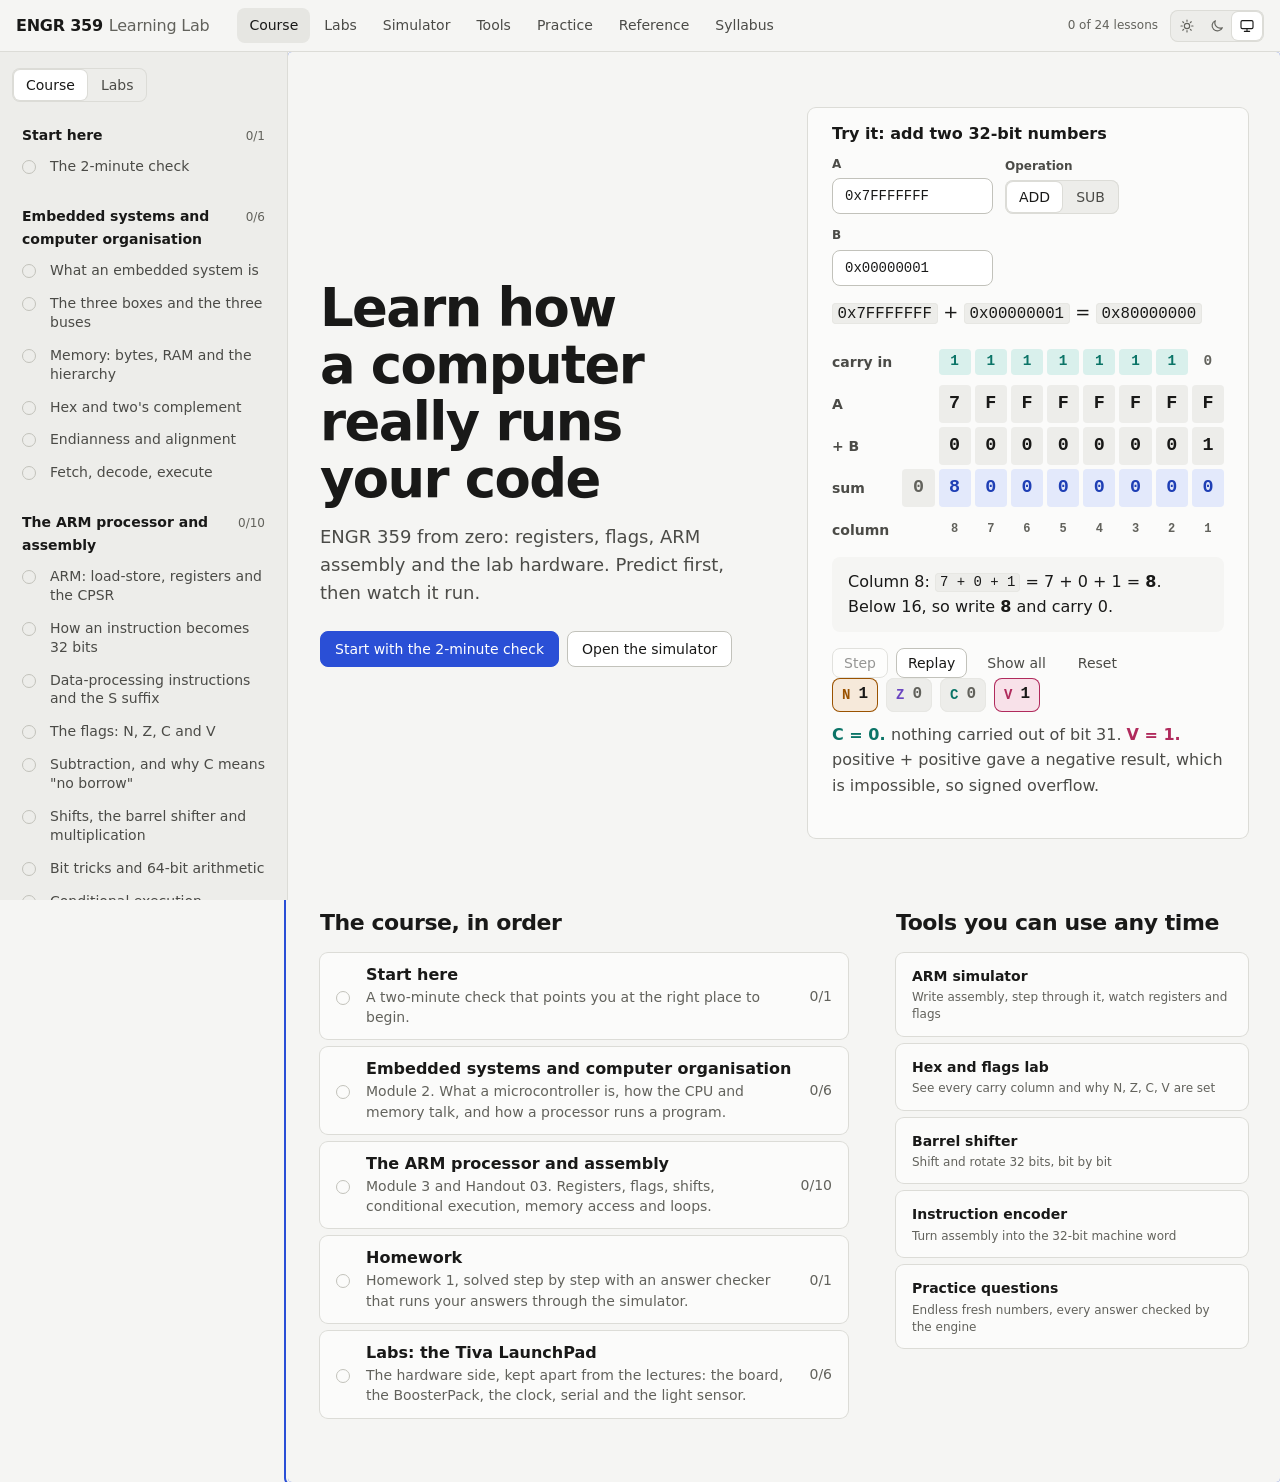
==== index.html @ 4e7d1641 "Add ENGR 359 Learning Lab Interactive, phone-first course site for ENGR 359 Microcomputer Engineerin" ====
<!doctype html>
<html lang="en">
<head>
<meta charset="utf-8">
<meta name="viewport" content="width=device-width, initial-scale=1, viewport-fit=cover">
<meta name="theme-color" content="#F5F5F3" media="(prefers-color-scheme: light)">
<meta name="theme-color" content="#101113" media="(prefers-color-scheme: dark)">
<meta name="apple-mobile-web-app-capable" content="yes">
<title>ENGR 359 Learning Lab</title>
<meta name="description" content="An interactive course for ENGR 359 Microcomputer Engineering: ARM assembly, flags, memory, simulators and practice, explained from zero.">
<link rel="manifest" href="manifest.webmanifest">
<link rel="icon" href="icon.svg" type="image/svg+xml">
<link rel="stylesheet" href="css/tokens.css">
<link rel="stylesheet" href="css/site.css">
<link rel="stylesheet" href="css/widgets.css">
</head>
<body>
<a class="skip" href="#main">Skip to content</a>
<header class="topbar">
  <button class="icon-btn nav-toggle" id="nav-toggle" type="button" aria-label="Open course map" aria-expanded="false" aria-controls="sidebar">
    <svg viewBox="0 0 24 24" aria-hidden="true"><path d="M4 7h16M4 12h16M4 17h16"/></svg>
  </button>
  <a class="brand" href="#/">ENGR 359<span>Learning Lab</span></a>
  <nav class="topnav" aria-label="Main">
    <a href="#/" data-top="course">Course</a>
    <a href="#/labs" data-top="labs">Labs</a>
    <a href="#/sim" data-top="sim">Simulator</a>
    <a href="#/tools" data-top="tools">Tools</a>
    <a href="#/practice" data-top="practice">Practice</a>
    <a href="#/reference" data-top="reference">Reference</a>
    <a href="#/syllabus" data-top="syllabus">Syllabus</a>
  </nav>
  <div class="topbar-tools">
    <span class="pill" id="progress-pill" aria-live="polite"></span>
    <div class="theme-switch" role="group" aria-label="Colour theme">
      <button type="button" data-theme-set="light" aria-label="Light theme" title="Light"><svg viewBox="0 0 24 24" aria-hidden="true"><circle cx="12" cy="12" r="4"/><path d="M12 3v2M12 19v2M3 12h2M19 12h2M5.6 5.6l1.4 1.4M17 17l1.4 1.4M5.6 18.4L7 17M17 7l1.4-1.4"/></svg></button>
      <button type="button" data-theme-set="dark" aria-label="Dark theme" title="Dark"><svg viewBox="0 0 24 24" aria-hidden="true"><path d="M20 14.5A8 8 0 0 1 9.5 4a8 8 0 1 0 10.5 10.5z"/></svg></button>
      <button type="button" data-theme-set="system" aria-label="Match my device" title="Match my device"><svg viewBox="0 0 24 24" aria-hidden="true"><rect x="3" y="4" width="18" height="12" rx="2"/><path d="M8 20h8M12 16v4"/></svg></button>
    </div>
  </div>
</header>
<div class="shell">
  <aside class="sidebar" id="sidebar" aria-label="Course navigation"></aside>
  <main class="main" id="main" tabindex="-1"></main>
</div>
<noscript><p style="padding:24px">This site needs JavaScript. It runs entirely in your browser and sends nothing anywhere.</p></noscript>

<!-- engine -->
<script defer src="js/engine/bits.js"></script>
<script defer src="js/engine/arm.js"></script>
<!-- core -->
<script defer src="js/core/ui.js"></script>
<script defer src="js/core/question.js"></script>
<script defer src="js/core/render.js"></script>
<script defer src="js/core/app.js"></script>
<!-- widgets -->
<script defer src="js/widgets/hexlab.js"></script>
<script defer src="js/widgets/shifter.js"></script>
<script defer src="js/widgets/conditions.js"></script>
<script defer src="js/widgets/memory.js"></script>
<script defer src="js/widgets/cpu.js"></script>
<script defer src="js/widgets/simulator.js"></script>
<script defer src="js/widgets/encoder.js"></script>
<script defer src="js/widgets/calc.js"></script>
<script defer src="js/widgets/hardware.js"></script>
<script defer src="js/widgets/diagrams.js"></script>
<!-- pages -->
<script defer src="js/pages/practice.js"></script>
<script defer src="js/pages/reference.js"></script>
<script defer src="js/pages/about.js"></script>
<!-- content: the manifest decides the order; each lesson file registers itself -->
<script defer src="content/manifest.js"></script>
<script defer src="content/start.js"></script>
<script defer src="content/m2-embedded.js"></script>
<script defer src="content/m2-computer.js"></script>
<script defer src="content/m2-memory.js"></script>
<script defer src="content/m2-numbers.js"></script>
<script defer src="content/m2-endian.js"></script>
<script defer src="content/m2-cycle.js"></script>
<script defer src="content/m3-arm.js"></script>
<script defer src="content/m3-encoding.js"></script>
<script defer src="content/m3-dataproc.js"></script>
<script defer src="content/m3-flags.js"></script>
<script defer src="content/m3-sub.js"></script>
<script defer src="content/m3-shifts.js"></script>
<script defer src="content/m3-bits.js"></script>
<script defer src="content/m3-cond.js"></script>
<script defer src="content/m3-memaccess.js"></script>
<script defer src="content/m3-flow.js"></script>
<script defer src="content/hw1.js"></script>
<script defer src="content/lab-board.js"></script>
<script defer src="content/lab2.js"></script>
<script>if ("serviceWorker" in navigator && location.protocol.indexOf("http") === 0) addEventListener("load", function () { navigator.serviceWorker.register("sw.js").catch(function () {}); });</script>
</body>
</html>
---- css/tokens.css ----
/* ENGR 359 Learning Lab: design tokens.

   Principles
   - Hierarchy comes from tone, type and spacing. Not from shadows, gradients or decoration.
   - Light and dark are tuned independently, not inverted.
   - One accent (cobalt) for action, selection and focus. Nothing else is branded.
   - N, Z, C and V keep fixed hues across the product and are always paired with their letter.
   - One radius family: --radius for controls and surfaces, --radius-sm for small inline pieces.

   Semantic tokens are the source of truth. The short aliases at the bottom exist so older
   component rules keep working; new rules should use the semantic names. */

:root {
  /* surfaces, light: tone separates layers; page < inset < raised */
  --background: #F5F5F3;
  --background-subtle: #EDEDEA;
  --surface: #FBFBFA;
  --surface-elevated: #FFFFFF;
  --surface-hover: #E6E6E2;

  /* text */
  --foreground: #191918;
  --foreground-secondary: #4B4B47;
  --foreground-muted: #62625C;

  /* borders */
  --border: #DCDCD7;
  --border-subtle: #E7E7E3;
  --border-strong: #C2C2BB;

  /* the one accent */
  --accent: #2A4FD6;
  --accent-hover: #1F3FB5;
  --accent-muted: #E3E9FB;
  --on-accent: #FFFFFF;

  /* semantic state */
  --success: #1B7A44;  --success-muted: #DEF2E6;
  --warning: #8F5F00;  --warning-muted: #F5ECD0;
  --danger:  #B3261E;  --danger-muted:  #FAE3E1;

  /* the four condition flags */
  --flag-n: #9A5200;  --flag-n-muted: #F6E9DA;
  --flag-z: #6B46C1;  --flag-z-muted: #EBE5F7;
  --flag-c: #0B7467;  --flag-c-muted: #D9F0EC;
  --flag-v: #B02A5C;  --flag-v-muted: #F8E1E9;

  /* code and listings */
  --code-bg: #EFEFEB;
  --code-ink: #1F1F1D;
  --code-mnemonic: #0A5BB5;
  --code-reg: #9A4A00;
  --code-imm: #6B46C1;
  --code-label: #1B7A44;
  --code-comment: #6F6F68;

  /* geometry and rhythm (4px base) */
  --radius: 8px;
  --radius-sm: 4px;
  --s1: 4px; --s2: 8px; --s3: 12px; --s4: 16px; --s5: 24px; --s6: 32px; --s7: 48px; --s8: 64px;
  --shadow-pop: 0 4px 16px rgba(25, 25, 24, .10), 0 0 0 1px var(--border);
  --ring: 0 0 0 2px var(--background), 0 0 0 4px var(--accent);

  /* type: one family, plus mono for code and numbers */
  --font: ui-sans-serif, system-ui, -apple-system, 'Segoe UI Variable Text', 'Segoe UI', Roboto, 'Helvetica Neue', Arial, sans-serif;
  --font-mono: ui-monospace, 'SF Mono', SFMono-Regular, 'Cascadia Mono', Menlo, Consolas, 'Liberation Mono', monospace;
  --text-xs: 0.75rem;
  --text-sm: 0.875rem;
  --text-md: 1rem;
  --text-lg: 1.125rem;
  --text-xl: 1.375rem;
  --text-2xl: 1.75rem;
  --text-3xl: clamp(1.9rem, 1.2rem + 2.6vw, 2.6rem);
  --ease: cubic-bezier(.2, 0, 0, 1);
  --dur: 140ms;

  --header-h: 52px;
  --sidebar-w: 288px;
  --measure: 40rem;
  color-scheme: light;
}

@media (prefers-color-scheme: dark) {
  :root:not([data-theme="light"]):not([data-theme="dark"]) {
    --background: #101113; --background-subtle: #0B0C0E; --surface: #17181B; --surface-elevated: #1D1E22; --surface-hover: #232429;
    --foreground: #E8E8EA; --foreground-secondary: #B0B1B8; --foreground-muted: #8E8F97;
    --border: #28292E; --border-subtle: #1F2024; --border-strong: #383941;
    --accent: #7B9BFF; --accent-hover: #9DB5FF; --accent-muted: #1B2544; --on-accent: #0A1020;
    --success: #5BCB8A; --success-muted: #13281C; --warning: #E0B04A; --warning-muted: #2A2210; --danger: #F28B82; --danger-muted: #331A19;
    --flag-n: #E8A55B; --flag-n-muted: #2D2111; --flag-z: #B9A0F2; --flag-z-muted: #251E3B; --flag-c: #5FCDBF; --flag-c-muted: #11302C; --flag-v: #F08FB1; --flag-v-muted: #361723;
    --code-bg: #0B0C0E; --code-ink: #E6E6E8; --code-mnemonic: #79B8FF; --code-reg: #FFB36B; --code-imm: #C8A8FF; --code-label: #7EDC9D; --code-comment: #7C7D86;
    --shadow-pop: 0 8px 24px rgba(0, 0, 0, .5), 0 0 0 1px var(--border);
    color-scheme: dark;
  }
}

:root[data-theme="dark"] {
  --background: #101113; --background-subtle: #0B0C0E; --surface: #17181B; --surface-elevated: #1D1E22; --surface-hover: #232429;
  --foreground: #E8E8EA; --foreground-secondary: #B0B1B8; --foreground-muted: #8E8F97;
  --border: #28292E; --border-subtle: #1F2024; --border-strong: #383941;
  --accent: #7B9BFF; --accent-hover: #9DB5FF; --accent-muted: #1B2544; --on-accent: #0A1020;
  --success: #5BCB8A; --success-muted: #13281C; --warning: #E0B04A; --warning-muted: #2A2210; --danger: #F28B82; --danger-muted: #331A19;
  --flag-n: #E8A55B; --flag-n-muted: #2D2111; --flag-z: #B9A0F2; --flag-z-muted: #251E3B; --flag-c: #5FCDBF; --flag-c-muted: #11302C; --flag-v: #F08FB1; --flag-v-muted: #361723;
  --code-bg: #0B0C0E; --code-ink: #E6E6E8; --code-mnemonic: #79B8FF; --code-reg: #FFB36B; --code-imm: #C8A8FF; --code-label: #7EDC9D; --code-comment: #7C7D86;
  --shadow-pop: 0 8px 24px rgba(0, 0, 0, .5), 0 0 0 1px var(--border);
  color-scheme: dark;
}

/* aliases for older component rules */
:root, :root[data-theme] {
  --bg: var(--background);
  --surface-2: var(--background-subtle);
  --surface-3: var(--surface-hover);
  --ink: var(--foreground); --ink-2: var(--foreground-secondary); --ink-3: var(--foreground-muted);
  --line: var(--border); --line-strong: var(--border-strong);
  --accent-strong: var(--accent-hover); --accent-soft: var(--accent-muted);
  --good: var(--success); --good-soft: var(--success-muted);
  --bad: var(--danger); --bad-soft: var(--danger-muted);
  --note: var(--warning); --note-soft: var(--warning-muted);
  --fN: var(--flag-n); --fN-soft: var(--flag-n-muted); --fZ: var(--flag-z); --fZ-soft: var(--flag-z-muted);
  --fC: var(--flag-c); --fC-soft: var(--flag-c-muted); --fV: var(--flag-v); --fV-soft: var(--flag-v-muted);
  --r: var(--radius); --r-sm: var(--radius-sm);
  --font-body: var(--font); --font-display: var(--font);
  --fs-0: var(--text-sm); --fs-1: var(--text-md); --fs-2: var(--text-lg); --fs-3: var(--text-xl); --fs-4: var(--text-2xl); --fs-5: var(--text-3xl);
  --shadow: var(--shadow-pop);
}
---- css/site.css ----
/* Base, layout and lesson components. All colour, radius and type decisions come from tokens.css.
   Component states: default, hover, active, focus-visible, disabled, selected (aria-pressed / aria-current),
   error (.bad), success (.ok), empty (muted text). Transitions are colour and border only, 140ms. */

*, *::before, *::after { box-sizing: border-box; }
html { -webkit-text-size-adjust: 100%; scroll-behavior: smooth; }
@media (prefers-reduced-motion: reduce) { html { scroll-behavior: auto; } *, *::before, *::after { animation-duration: .001ms !important; transition-duration: .001ms !important; } }

body {
  margin: 0; background: var(--background); color: var(--foreground);
  font: 400 var(--text-md)/1.6 var(--font); -webkit-font-smoothing: antialiased; text-rendering: optimizeLegibility;
}
h1, h2, h3, h4 { font-family: var(--font); color: var(--foreground); text-wrap: balance; margin: 0; }
h1 { font-size: var(--text-3xl); font-weight: 650; letter-spacing: -0.025em; line-height: 1.12; }
h2 { font-size: var(--text-2xl); font-weight: 650; letter-spacing: -0.02em; line-height: 1.2; margin-top: var(--s7); }
h3 { font-size: var(--text-xl); font-weight: 620; letter-spacing: -0.012em; line-height: 1.25; margin-top: var(--s6); }
h4 { font-size: var(--text-md); font-weight: 620; margin-top: var(--s5); }
p { margin: 0 0 var(--s4); }
a { color: var(--accent); text-underline-offset: 3px; text-decoration-thickness: 1px; }
a:hover { color: var(--accent-hover); }
strong { font-weight: 620; }
sup, sub { line-height: 0; }
hr { border: 0; height: 1px; background: var(--border); margin: var(--s6) 0; }
code, kbd, samp { font-family: var(--font-mono); font-size: .875em; }
:not(pre) > code { background: var(--background-subtle); color: var(--foreground); padding: .1em .35em; border-radius: var(--radius-sm); box-shadow: inset 0 0 0 1px var(--border-subtle); white-space: nowrap; }
:focus-visible { outline: none; box-shadow: var(--ring); border-radius: var(--radius-sm); }
.sr-only { position: absolute; width: 1px; height: 1px; overflow: hidden; clip: rect(0 0 0 0); white-space: nowrap; }
.skip { position: absolute; left: -999px; top: 8px; z-index: 100; background: var(--accent); color: var(--on-accent); padding: 8px 14px; border-radius: var(--radius); }
.skip:focus { left: 8px; }
.mono { font-family: var(--font-mono); }
.muted { color: var(--foreground-muted); }
.num { font-variant-numeric: tabular-nums; }

/* ---------- top bar ---------- */
.topbar {
  position: sticky; top: 0; z-index: 30; height: var(--header-h); display: flex; align-items: center; gap: var(--s3);
  padding: 0 max(var(--s4), env(safe-area-inset-right)) 0 max(var(--s4), env(safe-area-inset-left));
  background: var(--background); border-bottom: 1px solid var(--border);
}
.brand { font-weight: 650; font-size: var(--text-md); color: var(--foreground); text-decoration: none; white-space: nowrap; letter-spacing: -0.015em; }
.brand span { font-weight: 450; color: var(--foreground-muted); margin-left: 6px; }
.brand:hover { color: var(--foreground); }
.topnav { display: flex; gap: 2px; margin-left: var(--s4); flex: 1; min-width: 0; overflow-x: auto; scrollbar-width: none; }
.topnav::-webkit-scrollbar { display: none; }
.topnav a { padding: 6px 12px; border-radius: var(--radius); color: var(--foreground-secondary); text-decoration: none; font-size: var(--text-sm); font-weight: 500; white-space: nowrap; transition: background var(--dur) var(--ease), color var(--dur) var(--ease); }
.topnav a:hover { background: var(--surface-hover); color: var(--foreground); }
.topnav a[aria-current="page"] { background: var(--surface-hover); color: var(--foreground); }
.topbar-tools { display: flex; align-items: center; gap: var(--s3); margin-left: auto; }
.pill { font-size: var(--text-xs); color: var(--foreground-muted); white-space: nowrap; font-variant-numeric: tabular-nums; }
.icon-btn { width: 36px; height: 36px; display: inline-grid; place-items: center; border: 0; background: transparent; color: var(--foreground-secondary); border-radius: var(--radius); cursor: pointer; transition: background var(--dur) var(--ease), color var(--dur) var(--ease); }
.icon-btn:hover { background: var(--surface-hover); color: var(--foreground); }
.icon-btn svg { width: 18px; height: 18px; stroke: currentColor; fill: none; stroke-width: 1.7; stroke-linecap: round; stroke-linejoin: round; }
.nav-toggle { display: none; }
/* theme switch: a real three-way control */
.theme-switch { display: inline-flex; padding: 2px; background: var(--background-subtle); border-radius: var(--radius); box-shadow: inset 0 0 0 1px var(--border); }
.theme-switch button { width: 30px; height: 28px; display: grid; place-items: center; border: 0; border-radius: calc(var(--radius) - 2px); background: transparent; color: var(--foreground-muted); cursor: pointer; transition: background var(--dur) var(--ease), color var(--dur) var(--ease); }
.theme-switch button:hover { color: var(--foreground); }
.theme-switch button[aria-pressed="true"] { background: var(--surface-elevated); color: var(--foreground); box-shadow: 0 0 0 1px var(--border); }
.theme-switch svg { width: 16px; height: 16px; stroke: currentColor; fill: none; stroke-width: 1.7; stroke-linecap: round; stroke-linejoin: round; }

/* ---------- shell and sidebar ---------- */
.shell { display: grid; grid-template-columns: var(--sidebar-w) minmax(0, 1fr); min-height: calc(100vh - var(--header-h)); }
.sidebar { position: sticky; top: var(--header-h); align-self: start; height: calc(100vh - var(--header-h)); overflow-y: auto; padding: var(--s4) var(--s3) var(--s7); background: var(--background-subtle); border-right: 1px solid var(--border); font-size: var(--text-sm); overscroll-behavior: contain; }
.side-tabs { display: flex; margin: 0 0 var(--s4); }
.side-tabs button { flex: 1; }
.unit { margin-bottom: var(--s4); }
.unit-title { display: flex; justify-content: space-between; align-items: baseline; gap: var(--s2); padding: 6px 10px 4px; font-weight: 620; font-size: var(--text-sm); color: var(--foreground); }
.unit-title small { font-weight: 450; color: var(--foreground-muted); font-size: var(--text-xs); }
.unit ul { list-style: none; margin: 0; padding: 0; }
.unit li a { display: grid; grid-template-columns: 18px 1fr; gap: 10px; align-items: start; padding: 7px 10px; border-radius: var(--radius); color: var(--foreground-secondary); text-decoration: none; line-height: 1.35; transition: background var(--dur) var(--ease), color var(--dur) var(--ease); }
.unit li a:hover { background: var(--surface-hover); color: var(--foreground); }
.unit li a[aria-current="page"] { background: var(--surface-elevated); color: var(--foreground); font-weight: 560; box-shadow: 0 0 0 1px var(--border); }
.unit li a.soon { color: var(--foreground-muted); }
.tick { width: 14px; height: 14px; margin-top: 3px; border-radius: 50%; border: 1.5px solid var(--border-strong); display: grid; place-items: center; font-size: 9px; line-height: 1; color: transparent; }
.tick.done { background: var(--success); border-color: var(--success); color: var(--background); }
.tick.part { border-color: var(--accent); background: linear-gradient(90deg, var(--accent) 50%, transparent 50%); }
.tick.soon { border-style: dashed; }
.side-sec { margin: var(--s5) 10px var(--s2); font-size: var(--text-xs); color: var(--foreground-muted); font-weight: 600; }

.main { min-width: 0; padding: var(--s6) var(--s6) var(--s8); outline: none; }
.page { max-width: 62rem; margin: 0 auto; }
.lesson-head { max-width: var(--measure); margin-bottom: var(--s5); }
.crumbs { font-size: var(--text-sm); color: var(--foreground-muted); margin-bottom: var(--s3); }
.crumbs a { color: var(--foreground-muted); }
.crumbs a:hover { color: var(--foreground); }
.lede { font-size: var(--text-lg); line-height: 1.55; color: var(--foreground-secondary); margin: var(--s3) 0 0; max-width: 36rem; text-wrap: pretty; }
.meta { display: flex; gap: var(--s2); flex-wrap: wrap; margin-top: var(--s4); color: var(--foreground-muted); font-size: var(--text-sm); }
.meta span + span::before { content: ""; display: inline-block; width: 3px; height: 3px; border-radius: 50%; background: var(--border-strong); margin-right: var(--s2); vertical-align: middle; }
.lesson > * { max-width: var(--measure); }
.lesson > .wide, .lesson > .card.wide { max-width: 100%; }
.lesson p { text-wrap: pretty; }

/* ---------- buttons ---------- */
.btn {
  appearance: none; display: inline-flex; align-items: center; justify-content: center; gap: 8px; text-decoration: none; cursor: pointer;
  height: 36px; padding: 0 14px; border-radius: var(--radius); border: 1px solid var(--border-strong);
  background: var(--surface-elevated); color: var(--foreground); font: 500 var(--text-sm)/1 var(--font);
  transition: background var(--dur) var(--ease), border-color var(--dur) var(--ease), color var(--dur) var(--ease);
}
.btn:hover { background: var(--surface-hover); color: var(--foreground); }
.btn:active { background: var(--border); }
.btn:disabled { opacity: .45; cursor: not-allowed; }
.btn:disabled:hover { background: var(--surface-elevated); }
.btn-primary { background: var(--accent); border-color: var(--accent); color: var(--on-accent); }
.btn-primary:hover { background: var(--accent-hover); border-color: var(--accent-hover); color: var(--on-accent); }
.btn-primary:active { background: var(--accent-hover); }
.btn-quiet { background: transparent; border-color: transparent; color: var(--foreground-secondary); }
.btn-quiet:hover { background: var(--surface-hover); color: var(--foreground); }
.btn-sm { height: 30px; padding: 0 11px; font-size: var(--text-sm); }
.btn-row { display: flex; gap: var(--s2); flex-wrap: wrap; align-items: center; }

/* ---------- callouts: tone and a plain label, no rails ---------- */
.callout { padding: var(--s3) var(--s4); border-radius: var(--radius); margin: var(--s5) 0; background: var(--background-subtle); box-shadow: inset 0 0 0 1px var(--border-subtle); }
.callout > :last-child { margin-bottom: 0; }
.callout .label { display: block; font-size: var(--text-sm); font-weight: 620; margin-bottom: 2px; color: var(--foreground); }
.callout.idea { background: var(--accent-muted); box-shadow: none; } .callout.idea .label { color: var(--accent); }
.callout.warn { background: var(--danger-muted); box-shadow: none; } .callout.warn .label { color: var(--danger); }
.callout.tip, .callout.slide { background: var(--warning-muted); box-shadow: none; } .callout.tip .label, .callout.slide .label { color: var(--warning); }
.callout.keep { background: var(--surface); box-shadow: 0 0 0 1px var(--border); }

/* ---------- interactive units: predict, try, worked, fill-in ---------- */
.card { background: var(--surface); border-radius: var(--radius); padding: var(--s5); margin: var(--s5) 0; box-shadow: 0 0 0 1px var(--border); }
.card > :last-child { margin-bottom: 0; }
.card-label { display: inline-block; font-size: var(--text-xs); font-weight: 650; color: var(--accent); margin-bottom: var(--s2); letter-spacing: .01em; }
.card-label.solo { color: var(--flag-z); } .card-label.faded { color: var(--flag-n); } .card-label.worked { color: var(--success); }
.card .q { font-weight: 560; font-size: var(--text-md); margin-bottom: var(--s3); }
.opts { display: grid; gap: var(--s2); margin: var(--s3) 0; }
.opt { appearance: none; text-align: left; width: 100%; padding: 10px 14px; border-radius: var(--radius); background: var(--surface-elevated); border: 1px solid var(--border); color: var(--foreground); font: inherit; font-size: var(--text-sm); cursor: pointer; line-height: 1.45; display: grid; grid-template-columns: 22px 1fr; gap: 8px; align-items: start; transition: background var(--dur) var(--ease), border-color var(--dur) var(--ease); }
.opt:hover:not(:disabled) { border-color: var(--border-strong); background: var(--surface-hover); }
.opt .mark { font-weight: 600; color: var(--foreground-muted); font-family: var(--font-mono); }
.opt.picked { border-color: var(--accent); }
.opt.correct { background: var(--success-muted); border-color: var(--success); }
.opt.wrong { background: var(--danger-muted); border-color: var(--danger); }
.opt:disabled { cursor: default; }
.feedback { margin-top: var(--s3); padding: var(--s3) var(--s4); border-radius: var(--radius); background: var(--background-subtle); font-size: var(--text-sm); line-height: 1.55; }
.feedback.good { background: var(--success-muted); } .feedback.bad { background: var(--danger-muted); }
.feedback strong.verdict { display: block; margin-bottom: 2px; }
.feedback.good strong.verdict { color: var(--success); } .feedback.bad strong.verdict { color: var(--danger); }
.feedback > :last-child { margin-bottom: 0; }
.feedback pre { margin: var(--s2) 0 0; }

.field-row { display: flex; gap: var(--s3); flex-wrap: wrap; align-items: flex-end; margin: var(--s3) 0; }
.field { display: grid; gap: 4px; min-width: 0; }
.field label, .field .lab, .lab { font-size: var(--text-xs); font-weight: 600; color: var(--foreground-secondary); display: block; }
input[type="text"], input[type="number"], select, textarea {
  font: 450 var(--text-sm) var(--font-mono); color: var(--foreground); background: var(--surface-elevated);
  border: 1px solid var(--border-strong); border-radius: var(--radius); padding: 0 12px; height: 36px; min-width: 0;
  transition: border-color var(--dur) var(--ease), background var(--dur) var(--ease);
}
textarea { height: auto; padding: 10px 12px; line-height: 1.5; width: 100%; resize: vertical; }
select { font-family: var(--font); padding-right: 8px; }
input[type="text"]:hover, select:hover, textarea:hover { border-color: var(--foreground-muted); }
input[type="text"]:focus-visible, select:focus-visible, textarea:focus-visible { border-color: var(--accent); box-shadow: var(--ring); }
input.bad { border-color: var(--danger); background: var(--danger-muted); }
input.ok { border-color: var(--success); }
input::placeholder, textarea::placeholder { color: var(--foreground-muted); opacity: .8; }
input[type="range"] { accent-color: var(--accent); width: 100%; min-height: 28px; }
input[type="checkbox"], input[type="radio"] { accent-color: var(--accent); width: 18px; height: 18px; }
.inline-check { display: inline-flex; align-items: center; gap: 8px; font-size: var(--text-sm); cursor: pointer; }
.hex-in { width: 11.5em; }
.reveal-box { margin-top: var(--s3); }
.reveal-box > .answer, .answer { margin-top: var(--s3); padding: var(--s3) var(--s4); border-radius: var(--radius); background: var(--success-muted); font-size: var(--text-sm); }
.answer > :last-child { margin-bottom: 0; }
.self-grade { display: flex; gap: var(--s2); margin-top: var(--s3); flex-wrap: wrap; align-items: center; font-size: var(--text-sm); }

.steps { list-style: none; counter-reset: s; margin: var(--s3) 0; padding: 0; display: grid; gap: var(--s2); }
.steps > li { counter-increment: s; display: grid; grid-template-columns: 24px 1fr; gap: 12px; padding: var(--s3) var(--s4); border-radius: var(--radius); background: var(--background-subtle); font-size: var(--text-sm); animation: rise 160ms var(--ease) both; }
.steps > li::before { content: counter(s); font: 600 var(--text-xs)/22px var(--font-mono); width: 22px; height: 22px; text-align: center; border-radius: 50%; background: var(--success-muted); color: var(--success); }
.steps > li > :last-child { margin-bottom: 0; }
.steps > li p { margin-bottom: var(--s2); }
@keyframes rise { from { opacity: 0; transform: translateY(4px); } to { opacity: 1; transform: none; } }

/* ---------- tables and code ---------- */
.table-wrap { overflow-x: auto; margin: var(--s4) 0; border-radius: var(--radius); box-shadow: 0 0 0 1px var(--border); -webkit-overflow-scrolling: touch; background: var(--surface); }
table { border-collapse: collapse; width: 100%; font-size: var(--text-sm); font-variant-numeric: tabular-nums; }
th { text-align: left; font-weight: 600; font-size: var(--text-xs); color: var(--foreground-secondary); background: var(--background-subtle); padding: 9px 12px; white-space: nowrap; }
td { padding: 9px 12px; vertical-align: top; }
tbody tr:nth-child(even) td { background: color-mix(in srgb, var(--background-subtle) 55%, transparent); }
td.c, th.c { text-align: center; }
pre { margin: var(--s3) 0; padding: var(--s3) var(--s4); border-radius: var(--radius); background: var(--code-bg); color: var(--code-ink); font: 450 var(--text-sm)/1.65 var(--font-mono); overflow-x: auto; tab-size: 4; box-shadow: inset 0 0 0 1px var(--border-subtle); }
pre code { background: none; padding: 0; box-shadow: none; font-size: inherit; white-space: pre; color: inherit; }
pre .m { color: var(--code-mnemonic); font-weight: 600; } pre .r { color: var(--code-reg); } pre .i { color: var(--code-imm); }
pre .l { color: var(--code-label); font-weight: 600; } pre .c { color: var(--code-comment); font-style: italic; }
.asm-wrap { position: relative; }
.asm-wrap .btn { position: absolute; top: 8px; right: 8px; }
.callout code, .feedback code, .card code, .answer code { background: color-mix(in srgb, var(--foreground) 8%, transparent); box-shadow: none; }

/* ---------- flags, bits ---------- */
.flags { display: flex; gap: var(--s2); flex-wrap: wrap; }
.flag { display: inline-flex; align-items: center; gap: 8px; padding: 4px 10px; border-radius: var(--radius); font-family: var(--font-mono); font-weight: 650; font-size: var(--text-sm); background: var(--background-subtle); color: var(--foreground-muted); box-shadow: inset 0 0 0 1px var(--border-subtle); transition: background var(--dur) var(--ease); }
.flag .v { font-size: var(--text-md); }
.flag[data-f="N"] .k { color: var(--flag-n); } .flag[data-f="Z"] .k { color: var(--flag-z); } .flag[data-f="C"] .k { color: var(--flag-c); } .flag[data-f="V"] .k { color: var(--flag-v); }
.flag.on { color: var(--foreground); }
.flag.on[data-f="N"] { background: var(--flag-n-muted); box-shadow: inset 0 0 0 1px var(--flag-n); }
.flag.on[data-f="Z"] { background: var(--flag-z-muted); box-shadow: inset 0 0 0 1px var(--flag-z); }
.flag.on[data-f="C"] { background: var(--flag-c-muted); box-shadow: inset 0 0 0 1px var(--flag-c); }
.flag.on[data-f="V"] { background: var(--flag-v-muted); box-shadow: inset 0 0 0 1px var(--flag-v); }
button.flag { border: 0; cursor: pointer; min-height: 32px; }
button.flag:hover { background: var(--surface-hover); }
.flag.changed { outline: 2px solid var(--accent); outline-offset: 2px; }
.fN { color: var(--flag-n); } .fZ { color: var(--flag-z); } .fC { color: var(--flag-c); } .fV { color: var(--flag-v); }

.bits { display: flex; flex-wrap: wrap; gap: 6px 10px; font-family: var(--font-mono); }
.nib { display: flex; gap: 2px; }
.bit { width: 22px; height: 28px; display: grid; place-items: center; background: var(--background-subtle); border-radius: var(--radius-sm); font-weight: 550; font-size: var(--text-sm); color: var(--foreground-muted); transition: background var(--dur) var(--ease), color var(--dur) var(--ease); }
.bit.one { background: var(--accent-muted); color: var(--accent); }
.bit.out { background: var(--flag-c-muted); color: var(--flag-c); box-shadow: inset 0 0 0 1.5px var(--flag-c); }
.bit.in { background: var(--success-muted); color: var(--success); box-shadow: inset 0 0 0 1.5px var(--success); }
.bit.last { box-shadow: inset 0 0 0 2px var(--flag-c); }
.bit-idx { font-family: var(--font-mono); font-size: 10px; color: var(--foreground-muted); text-align: center; width: 22px; }
.hexrow { display: flex; gap: 6px; font-family: var(--font-mono); font-size: 1.4rem; font-weight: 550; }
.hexrow .d { width: 2ch; text-align: center; padding: 4px 0; background: var(--background-subtle); border-radius: var(--radius-sm); }

/* ---------- misc ---------- */
.progress { height: 6px; border-radius: 3px; background: var(--background-subtle); overflow: hidden; box-shadow: inset 0 0 0 1px var(--border-subtle); }
.progress > i { display: block; height: 100%; background: var(--accent); transition: width 240ms var(--ease); }
.toast { position: fixed; bottom: 20px; left: 50%; transform: translateX(-50%); background: var(--foreground); color: var(--background); padding: 9px 14px; border-radius: var(--radius); font-size: var(--text-sm); z-index: 80; box-shadow: var(--shadow-pop); max-width: 90vw; }
.seg { display: inline-flex; padding: 2px; background: var(--background-subtle); border-radius: var(--radius); gap: 2px; flex-wrap: wrap; box-shadow: inset 0 0 0 1px var(--border); }
.seg button { border: 0; background: transparent; padding: 0 12px; height: 30px; border-radius: calc(var(--radius) - 2px); font: 500 var(--text-sm)/1 var(--font); color: var(--foreground-secondary); cursor: pointer; transition: background var(--dur) var(--ease), color var(--dur) var(--ease); }
.seg button:hover { color: var(--foreground); }
.seg button[aria-pressed="true"], .seg button[aria-selected="true"] { background: var(--surface-elevated); color: var(--foreground); box-shadow: 0 0 0 1px var(--border); }
.lesson-nav { display: flex; justify-content: space-between; gap: var(--s3); flex-wrap: wrap; margin-top: var(--s7); max-width: var(--measure); }
.summary { padding: var(--s4) var(--s5); border-radius: var(--radius); background: var(--surface); box-shadow: 0 0 0 1px var(--border); margin-top: var(--s6); }
.summary h3 { margin-top: 0; font-size: var(--text-md); }
.summary ul { margin: var(--s2) 0 0; padding-left: 1.2rem; }
.summary li { margin-bottom: 6px; }
.coming { padding: var(--s6); border-radius: var(--radius); background: var(--surface); box-shadow: 0 0 0 1px var(--border); max-width: var(--measure); }
.kbd { font-family: var(--font-mono); font-size: .8em; background: var(--background-subtle); padding: 1px 6px; border-radius: var(--radius-sm); }

/* ---------- home ---------- */
.hero { min-height: min(520px, calc(100vh - var(--header-h) - 48px)); display: grid; grid-template-columns: minmax(0, 1fr) minmax(0, 1fr); gap: var(--s7); align-items: center; padding: var(--s5) 0 var(--s7); }
.hero h1 { font-size: clamp(2.1rem, 1.4rem + 3vw, 3.3rem); font-weight: 650; letter-spacing: -0.03em; line-height: 1.08; max-width: 14em; }
.hero p.sub { font-size: var(--text-lg); color: var(--foreground-secondary); max-width: 28rem; margin: var(--s4) 0 var(--s5); line-height: 1.55; }
.hero-demo { background: var(--surface); border-radius: var(--radius); padding: var(--s4) var(--s5) var(--s5); box-shadow: 0 0 0 1px var(--border); min-width: 0; }
.hero-demo h2 { margin: 0 0 var(--s3); font-size: var(--text-md); font-weight: 620; letter-spacing: 0; }
.home-grid { display: grid; grid-template-columns: minmax(0, 1.5fr) minmax(0, 1fr); gap: var(--s7); align-items: start; margin-top: var(--s5); }
.home-section h2 { margin-top: 0; font-size: var(--text-xl); margin-bottom: var(--s4); }
.path { display: grid; gap: var(--s2); }
.path-item { display: grid; grid-template-columns: auto 1fr auto; gap: var(--s4); align-items: center; padding: var(--s3) var(--s4); border-radius: var(--radius); background: var(--surface); box-shadow: 0 0 0 1px var(--border); color: var(--foreground); text-decoration: none; transition: background var(--dur) var(--ease), box-shadow var(--dur) var(--ease); }
a.path-item:hover { background: var(--surface-elevated); box-shadow: 0 0 0 1px var(--border-strong); color: var(--foreground); }
.path-item h3 { margin: 0; font-size: var(--text-md); font-weight: 600; letter-spacing: 0; }
.path-item p { margin: 2px 0 0; color: var(--foreground-muted); font-size: var(--text-sm); line-height: 1.45; }
.path-item .go { color: var(--foreground-muted); font-size: var(--text-sm); font-weight: 500; }
.tool-list { display: grid; gap: var(--s2); }
.tool-list a { display: block; padding: var(--s3) var(--s4); border-radius: var(--radius); background: var(--surface); box-shadow: 0 0 0 1px var(--border); color: var(--foreground); text-decoration: none; font-weight: 560; font-size: var(--text-sm); transition: background var(--dur) var(--ease), box-shadow var(--dur) var(--ease); }
.tool-list a small { display: block; font-weight: 400; color: var(--foreground-muted); font-size: var(--text-xs); margin-top: 2px; line-height: 1.45; }
.tool-list a:hover { background: var(--surface-elevated); box-shadow: 0 0 0 1px var(--border-strong); }

/* ---------- touch and small screens ---------- */
@media (pointer: coarse) {
  .btn, .btn-sm { min-height: 44px; }
  .seg button { height: 40px; }
  .icon-btn { width: 44px; height: 44px; }
  .theme-switch button { width: 38px; height: 36px; }
  input[type="text"], input[type="number"], select { height: 44px; }
  button.flag { min-height: 40px; }
  .opt { min-height: 48px; padding: 12px 14px; }
  .unit li a { padding: 11px 10px; }
}
@media (max-width: 980px) {
  :root { --header-h: 52px; }
  .shell { grid-template-columns: minmax(0, 1fr); }
  .nav-toggle { display: inline-grid; }
  .sidebar { position: fixed; left: 0; top: var(--header-h); bottom: 0; width: min(88vw, 340px); z-index: 40; transform: translateX(-102%); transition: transform 200ms var(--ease); height: auto; box-shadow: var(--shadow-pop); padding-bottom: calc(var(--s7) + env(safe-area-inset-bottom)); }
  body.nav-open .sidebar { transform: none; }
  .scrim { position: fixed; inset: var(--header-h) 0 0 0; background: rgba(0, 0, 0, .45); z-index: 35; }
  .topnav { display: none; }
  .hero, .home-grid { grid-template-columns: minmax(0, 1fr); gap: var(--s5); }
  .hero { min-height: 0; padding: var(--s2) 0 var(--s5); }
  .main { padding: var(--s5) max(var(--s4), env(safe-area-inset-left)) var(--s7) max(var(--s4), env(safe-area-inset-right)); }
  .card { padding: var(--s4); }
  .widget-card { padding: var(--s4); }
  .lesson, .lesson > * { max-width: 100%; }
  .seg { max-width: 100%; overflow-x: auto; flex-wrap: nowrap; scrollbar-width: none; }
  .seg::-webkit-scrollbar { display: none; }
  .seg button { flex: 0 0 auto; white-space: nowrap; }
  .field-row > .field { flex: 1 1 9rem; }
  .hex-in { width: 100%; }
  .lesson-nav .btn { width: 100%; }
}
@media (max-width: 700px) {
  :not(pre) > code { white-space: normal; overflow-wrap: anywhere; }
  .lesson p, .lesson li, .feedback, .callout { overflow-wrap: break-word; }
  .btn-row .btn { flex: 1 1 auto; }
}
@media (max-width: 520px) {
  h2 { font-size: var(--text-xl); margin-top: var(--s6); }
  .brand span, .pill { display: none; }
  .topbar-tools { gap: var(--s2); }
  .path-item { grid-template-columns: 1fr auto; }
  .path-item .tick { display: none; }
  .bit { width: 17px; height: 26px; font-size: .78rem; } .bit-idx { width: 17px; }
  .toast { bottom: calc(16px + env(safe-area-inset-bottom)); }
}
---- css/widgets.css ----
/* Styles for the interactive widgets. Colours come from tokens.css only. */

.widget-card { padding: var(--s5); }
.widget { min-width: 0; }
.lab { display: block; font-size: var(--fs-0); font-weight: 600; color: var(--ink-2); }
.big { font-size: 1.35rem; font-weight: 600; }
.figure { margin: var(--s4) 0; }
.figure svg { max-width: 100%; height: auto; display: block; }
.figure figcaption { margin-top: var(--s2); font-size: var(--fs-0); }
.why-list { list-style: none; margin: var(--s3) 0; padding: 0; display: grid; gap: 6px; font-size: var(--fs-1); }
.why-list li { padding: 8px 12px; background: var(--bg); border-radius: var(--r); }
.two-readings { display: grid; grid-template-columns: repeat(2, minmax(0, 1fr)); gap: var(--s3); margin: var(--s3) 0; }
.two-readings > div { background: var(--bg); padding: var(--s3) var(--s4); border-radius: var(--r); }
.two-readings p { margin: 4px 0 0; font-size: var(--fs-1); }
.load-out { display: grid; grid-template-columns: repeat(auto-fit, minmax(10rem, 1fr)); gap: var(--s3); margin: var(--s3) 0; }
.load-out > div { background: var(--bg); padding: var(--s3) var(--s4); border-radius: var(--r); }
.preset-row { margin: var(--s2) 0 var(--s3); }

/* ---- hex lab column grid ---- */
.hexlab-eq { font-size: var(--fs-2); margin: var(--s3) 0; }
.hexlab-note { font-size: var(--fs-1); color: var(--ink-2); }
.hexlab-narr { min-height: 3.2em; padding: var(--s3) var(--s4); background: var(--bg); border-radius: var(--r); font-size: var(--fs-1); }
.hexlab-h { margin: var(--s4) 0 var(--s2); }
.hexlab-result { display: grid; grid-template-columns: repeat(auto-fit, minmax(12rem, 1fr)); gap: var(--s3); margin: var(--s4) 0; }
.hexlab-result > div { background: var(--bg); padding: var(--s3) var(--s4); border-radius: var(--r); min-width: 0; overflow-wrap: anywhere; }
.colgrid { display: grid; grid-template-columns: minmax(3.6rem, auto) repeat(9, minmax(1.45rem, 2.5rem)); gap: 4px; align-items: center; overflow-x: auto; padding: 4px 0 8px; font-family: var(--font-mono); }
.colgrid.small { margin-bottom: var(--s3); }
.colgrid .rl { font-family: var(--font-body); font-size: var(--fs-0); font-weight: 600; color: var(--ink-2); white-space: nowrap; padding-right: 6px; }
.cc { height: 38px; display: grid; place-items: center; background: var(--surface-2); border-radius: var(--r-sm); font-size: 1.15rem; font-weight: 600; transition: background .2s, color .2s; }
.cc.spacer { background: transparent; }
.cc.carry { height: 26px; font-size: .9rem; background: transparent; color: var(--ink-3); }
.cc.carry.on { color: var(--fC); background: var(--fC-soft); }
.cc.carry.hidden, .cc.sum.hidden { opacity: .35; }
.cc.sum { background: var(--accent-soft); color: var(--accent-strong); }
.cc.sum.now { box-shadow: inset 0 0 0 2px var(--accent); }
.cc.cout { background: var(--surface-2); color: var(--ink-3); }
.cc.cout.on { background: var(--fC-soft); color: var(--fC); box-shadow: inset 0 0 0 2px var(--fC); }
.cc.idx { height: 22px; font-size: .75rem; color: var(--ink-3); background: transparent; }

/* ---- shifter ---- */
.shift-arrow { margin: 6px 0 10px; color: var(--ink-3); font-size: var(--fs-1); }
.shift-result { display: grid; grid-template-columns: repeat(auto-fit, minmax(10rem, 1fr)); gap: var(--s3); margin: var(--s4) 0 var(--s2); }
.shift-result > div { background: var(--bg); padding: var(--s3) var(--s4); border-radius: var(--r); overflow-wrap: anywhere; }
.shift-amt { min-width: 12rem; flex: 1 1 12rem; }
.shifter-view .bits { margin-bottom: 4px; }

/* ---- conditions ---- */
.cond-yes { color: var(--good); font-weight: 650; white-space: nowrap; }
.cond-no { color: var(--ink-3); white-space: nowrap; }

/* ---- memory ---- */
.memstacks { display: grid; grid-template-columns: repeat(auto-fit, minmax(17rem, 1fr)); gap: var(--s4); margin: var(--s4) 0; }
.memstack { background: var(--bg); padding: var(--s4); border-radius: var(--r); }
.memstack h4 { margin: 0 0 4px; font-size: var(--fs-2); }
.memstack p { margin: 0 0 var(--s3); font-size: var(--fs-0); }
.memrow { display: grid; grid-template-columns: 7.5rem 3rem 1fr; gap: 10px; align-items: center; padding: 3px 0; }
.addr { color: var(--ink-3); font-size: .82rem; }
.bytecell { display: grid; place-items: center; height: 34px; border-radius: var(--r-sm); font-weight: 600; font-size: 1.05rem; color: var(--ink); }
.bytecell.b3 { background: color-mix(in srgb, var(--accent) 38%, var(--surface)); }
.bytecell.b2 { background: color-mix(in srgb, var(--accent) 26%, var(--surface)); }
.bytecell.b1 { background: color-mix(in srgb, var(--accent) 16%, var(--surface)); }
.bytecell.b0 { background: color-mix(in srgb, var(--accent) 8%, var(--surface)); }
.sig { font-size: var(--fs-0); color: var(--ink-3); }
.memedit { display: flex; gap: 6px; flex-wrap: wrap; }
.memedit .field { gap: 2px; text-align: center; }
.memgrid { display: grid; grid-template-columns: repeat(auto-fit, minmax(7.2rem, 1fr)); gap: 4px; margin: var(--s3) 0; }
.mcell { display: grid; grid-template-columns: 1fr auto; gap: 6px; align-items: center; background: var(--surface-2); padding: 6px 10px; border-radius: var(--r-sm); }
.mcell .val { font-weight: 600; }
.mcell.read { background: var(--good-soft); box-shadow: inset 0 0 0 1px var(--good); }
.mcell.wrote { background: var(--note-soft); box-shadow: inset 0 0 0 1px var(--note); }

/* ---- buses ---- */
.busdiag { color: var(--ink-3); }
.busdiag .bx rect { fill: var(--surface-2); stroke: var(--line-strong); stroke-width: 1.5; }
.busdiag .bx.busy rect { fill: var(--note-soft); stroke: var(--note); }
.busdiag .bt { fill: var(--ink); font: 700 18px var(--font-display); }
.busdiag .bs { fill: var(--ink-3); font: 12px var(--font-body); }
.busdiag .memval { fill: var(--ink); font: 600 15px var(--font-mono); }
.busdiag .bus line { stroke: var(--line-strong); stroke-width: 3; }
.busdiag .bus.active line { stroke: var(--accent); stroke-width: 4; }
.busdiag .bus { color: var(--line-strong); }
.busdiag .bus.active { color: var(--accent); }
.busdiag .bl { fill: var(--ink-2); font: 600 12px var(--font-body); }
.busdiag .bv { fill: var(--ink-3); font: 600 14px var(--font-mono); }
.busdiag .bus.active .bv { fill: var(--accent-strong); }
.cycle-steps { list-style: none; margin: var(--s3) 0; padding: 0; counter-reset: cs; display: grid; gap: 6px; }
.cycle-steps li { counter-increment: cs; padding: 8px 12px 8px 44px; position: relative; border-radius: var(--r); background: var(--bg); color: var(--ink-3); font-size: var(--fs-1); }
.cycle-steps li::before { content: counter(cs); position: absolute; left: 12px; top: 8px; width: 24px; height: 24px; display: grid; place-items: center; border-radius: 50%; background: var(--surface-3); font: 700 var(--fs-0) var(--font-mono); }
.cycle-steps li.done { color: var(--ink); } .cycle-steps li.done::before { background: var(--accent); color: var(--on-accent); }
.cycle-steps li[aria-current="step"] { background: var(--accent-soft); }
.cycle-steps li p { margin: 4px 0 0; color: var(--ink-2); }

/* ---- DRAM ---- */
.dram-view { display: grid; grid-template-columns: 90px minmax(0, 1fr); gap: var(--s4); align-items: center; margin: var(--s3) 0; }
.charge { position: relative; height: 120px; border-radius: var(--r); background: var(--surface-2); overflow: hidden; box-shadow: inset 0 0 0 1px var(--line-strong); }
.charge-fill { position: absolute; left: 0; right: 0; bottom: 0; background: var(--accent); transition: height .08s linear; }
.charge-fill.low { background: var(--bad); }
.charge-thr { position: absolute; left: 0; right: 0; bottom: 50%; border-top: 2px dashed var(--ink-2); }
.cycle-compare { margin-top: var(--s3); display: grid; gap: 6px; }
.tl-row { display: flex; align-items: center; gap: 8px; }
.tl-lab { width: 6.5rem; font-size: var(--fs-0); color: var(--ink-2); }
.tl-bar { padding: 4px 8px; font-size: var(--fs-0); font-weight: 600; border-radius: var(--r-sm); }
.tl-bar.a { background: var(--accent-soft); color: var(--accent-strong); } .tl-bar.b { background: var(--note-soft); color: var(--note); }

/* ---- fetch-decode-execute ---- */
.phase-row { display: flex; gap: 6px; margin-bottom: var(--s3); }
.phase { flex: 1; padding: 8px 12px; text-align: center; border-radius: var(--r); background: var(--surface-2); color: var(--ink-3); font-weight: 600; font-size: var(--fs-1); }
.phase.on { background: var(--accent); color: var(--on-accent); } .phase.past { background: var(--accent-soft); color: var(--accent-strong); }
.cycle-grid { display: grid; grid-template-columns: minmax(0, 1.1fr) minmax(0, 1fr); gap: var(--s4); }
.memlist { background: var(--bg); border-radius: var(--r); padding: var(--s3); min-width: 0; overflow-x: auto; }
.memhead { font-size: var(--fs-0); font-weight: 600; color: var(--ink-2); margin-bottom: 6px; }
.memline { display: grid; grid-template-columns: 4.2rem 6.6rem 1fr; gap: 10px; padding: 5px 8px; border-radius: var(--r-sm); font-size: .86rem; white-space: nowrap; }
.memline.pc { background: var(--accent-soft); box-shadow: inset 0 0 0 1px var(--accent); }
.memline .word { color: var(--ink-2); }
.cpubox { display: grid; gap: var(--s2); align-content: start; min-width: 0; }
.cpurow { display: grid; grid-template-columns: repeat(auto-fit, minmax(7rem, 1fr)); gap: var(--s2); }
.cpureg { background: var(--bg); padding: 8px 10px; border-radius: var(--r); display: grid; gap: 2px; min-width: 0; }
.cpureg .rn { font-size: var(--fs-0); font-weight: 600; color: var(--ink-3); }
.cpureg .rv { font-size: .88rem; overflow-wrap: anywhere; }
.cpureg.hot { background: var(--accent-soft); box-shadow: inset 0 0 0 1px var(--accent); }
.cycle-narr { margin: var(--s3) 0; padding: var(--s3) var(--s4); background: var(--bg); border-radius: var(--r); min-height: 4.5em; font-size: var(--fs-1); }
.cycle-narr > :last-child { margin-bottom: 0; }

/* ---- simulator ---- */
.sim { display: grid; grid-template-columns: minmax(0, 1.1fr) minmax(0, 1fr); gap: var(--s5); align-items: start; }
.sim.mini { grid-template-columns: minmax(0, 1.2fr) minmax(0, 1fr); gap: var(--s4); }
.sim-left, .sim-right { min-width: 0; }
.sim-card { background: var(--surface); border-radius: var(--r); padding: var(--s5); box-shadow: 0 0 0 1px var(--line); }
.sim-editor { display: grid; grid-template-columns: 2.6rem minmax(0, 1fr); background: var(--code-bg); border-radius: var(--r); overflow: hidden; }
.sim-gutter { white-space: pre; text-align: right; padding: 10px 8px 10px 0; color: var(--code-comment); font-size: .88rem; line-height: 1.5; overflow: hidden; user-select: none; }
.sim-src { border: 0; border-radius: 0; background: transparent; color: var(--code-ink); font: 500 .88rem/1.5 var(--font-mono); padding: 10px 12px; width: 100%; resize: vertical; white-space: pre; overflow: auto; tab-size: 4; }
.sim-src:focus-visible { outline: 2px solid var(--accent); outline-offset: -2px; }
.sim-errors { margin: var(--s2) 0; display: grid; gap: 6px; }
.sim-err { margin: 0; font-size: var(--fs-1); padding: 8px 12px; }
.linkish { background: none; border: 0; color: var(--accent); font: inherit; font-weight: 700; cursor: pointer; padding: 0; text-decoration: underline; }
.sim-tools { margin: var(--s3) 0; }
.sim-listing { background: var(--code-bg); border-radius: var(--r); padding: 6px; max-height: 24rem; overflow: auto; }
.lrow { display: grid; grid-template-columns: 1.3rem 4.2rem 6.8rem 1fr; gap: 8px; align-items: center; padding: 4px 8px; border-radius: var(--r-sm); font-size: .86rem; cursor: pointer; white-space: nowrap; color: var(--code-ink); }
.lrow:hover { background: color-mix(in srgb, var(--accent) 10%, var(--code-bg)); }
.lrow.next { background: color-mix(in srgb, var(--accent) 22%, var(--code-bg)); box-shadow: inset 0 0 0 1px var(--accent); }
.lrow.was { background: color-mix(in srgb, var(--good) 14%, var(--code-bg)); }
.lrow.was.skipped { opacity: .6; text-decoration: line-through; text-decoration-color: var(--code-comment); }
.lrow.bp .ptr { color: var(--bad); }
.lrow .ptr { color: var(--accent); font-size: .8rem; text-align: center; }
.lrow .addr { color: var(--code-comment); } .lrow .word { color: var(--code-comment); }
.lnote { font-size: var(--fs-0); padding: 2px 12px 6px 40px; }
.sim-hint { font-size: var(--fs-0); margin-top: var(--s2); }
.sim-state-head { display: flex; justify-content: space-between; align-items: end; gap: var(--s3); flex-wrap: wrap; margin-bottom: var(--s2); }
.sim-state-head h3 { margin: 0; font-size: var(--fs-2); }
.sim-regs { display: grid; grid-template-columns: repeat(auto-fill, minmax(8.2rem, 1fr)); gap: 6px; }
.sim.mini .sim-regs { grid-template-columns: repeat(auto-fill, minmax(9.5rem, 1fr)); }
.reg { background: var(--bg); border-radius: var(--r); padding: 6px 10px; display: grid; gap: 1px; min-width: 0; transition: background .2s; }
.reg .rn { font-size: .75rem; font-weight: 700; color: var(--ink-3); }
.reg .rv { font-size: .82rem; overflow-wrap: anywhere; }
.reg.changed { background: var(--accent-soft); box-shadow: inset 0 0 0 1px var(--accent); }
.sim-flagrow { display: flex; align-items: center; gap: var(--s3); margin: var(--s3) 0; flex-wrap: wrap; }
.sim-msg { background: var(--bg); border-radius: var(--r); padding: var(--s3) var(--s4); font-size: var(--fs-1); min-height: 5em; }
.sim-msg p { margin: 6px 0 0; }
.msg-line { overflow-wrap: anywhere; }
.sim-mem { margin-top: var(--s4); }
.memtable { display: grid; gap: 4px; font-size: .82rem; overflow-x: auto; }
.mrow { display: grid; grid-template-columns: 7.4rem repeat(8, minmax(1.8rem, 1fr)); gap: 3px; align-items: center; }
.mb { text-align: center; background: var(--surface-2); border-radius: var(--r-sm); padding: 3px 0; }
.mb.read { background: var(--good-soft); color: var(--good); box-shadow: inset 0 0 0 1px var(--good); }
.mb.wrote { background: var(--note-soft); color: var(--note); box-shadow: inset 0 0 0 1px var(--note); }
.sim-init { margin-top: var(--s4); background: var(--bg); border-radius: var(--r); padding: var(--s3) var(--s4); }
.sim-init summary { cursor: pointer; font-weight: 600; }
.init-regs { display: grid; grid-template-columns: repeat(auto-fill, minmax(8rem, 1fr)); gap: 8px; margin: var(--s3) 0; }
.init-regs input { width: 100%; }
.sim-bottom { grid-column: 1 / -1; }
.sim-bottom h3 { margin-top: var(--s4); }
.trace-msg { font-size: .88rem; }

/* ---- encoder ---- */
.enc-word { margin: var(--s3) 0; }
.wordstrip { display: flex; flex-wrap: wrap; gap: 3px; margin: var(--s3) 0; }
.fld { display: grid; text-align: center; padding: 6px 6px 4px; border-radius: var(--r-sm); background: var(--surface-2); min-width: 1.6rem; }
.fld .fb { font-weight: 600; letter-spacing: .06em; }
.fld .fn { font-size: .68rem; color: var(--ink-3); font-family: var(--font-body); font-weight: 600; }
.fld.cond { background: color-mix(in srgb, var(--ink-3) 22%, var(--surface)); }
.fld.op { background: var(--accent-soft); }
.fld.reg { background: color-mix(in srgb, var(--code-reg) 20%, var(--surface)); }
.fld.imm { background: color-mix(in srgb, var(--code-imm) 20%, var(--surface)); }

/* ---- calc / trace table ---- */
.given { margin-bottom: var(--s3); }
.given .table-wrap { max-width: 22rem; }
.trace-table { display: grid; gap: 4px; min-width: 40rem; }
.trow { display: grid; grid-template-columns: minmax(10rem, 1.3fr) repeat(var(--cols, 3), minmax(8rem, 1fr)) minmax(11rem, 1.4fr); gap: 8px; align-items: center; padding: 6px 8px; border-radius: var(--r); background: var(--bg); }
.trow.thead { background: var(--surface-3); font-size: var(--fs-0); font-weight: 600; color: var(--ink-2); }
.trow.row-ok { box-shadow: inset 0 0 0 1px var(--good); }
.trow.row-bad { box-shadow: inset 0 0 0 1px var(--bad); }
.trow input { width: 100%; }
.trow .flags { gap: 4px; } .trow .flag { padding: 3px 8px; font-size: .85rem; gap: 4px; }
.cell-code { white-space: nowrap; font-size: .88rem; }

/* ---- lab hardware ---- */
.clock-grid { display: grid; grid-template-columns: repeat(auto-fit, minmax(15rem, 1fr)); gap: var(--s4); margin: var(--s3) 0; }
.lcd { background: #000; color: #fff; font-size: 2.1rem; padding: 18px 20px; border-radius: var(--r); white-space: pre; letter-spacing: .04em; min-height: 3.2rem; box-shadow: inset 0 0 0 3px #333; }
.serial { background: var(--code-bg); color: var(--code-ink); padding: 10px 14px; border-radius: var(--r); min-height: 6.5rem; font-size: .88rem; line-height: 1.6; }
.pwmsvg, .chart { width: 100%; height: auto; display: block; margin: var(--s3) 0; }
.backlight-row { display: grid; grid-template-columns: 8rem minmax(0, 1fr); gap: var(--s4); align-items: center; }
.lcd-prev { height: 4.5rem; background: #fff; color: #000; display: grid; place-items: center; border-radius: var(--r); font-weight: 600; box-shadow: inset 0 0 0 2px var(--line-strong); }

/* ---- diagrams ---- */
.layers { display: grid; gap: 4px; max-width: 30rem; margin: var(--s4) 0; }
.layer { padding: 9px 14px; border-radius: var(--r); font-weight: 600; font-size: var(--fs-1); }
.layer.isa { border: 2px dashed var(--accent); background: var(--surface); color: var(--accent-strong); }
.layer.sw { background: color-mix(in srgb, var(--accent) 14%, var(--surface)); } .layer.hw { background: color-mix(in srgb, var(--ink-3) 22%, var(--surface)); }
.hier { display: grid; gap: 6px; margin: var(--s4) 0; }
.hier-row { display: grid; grid-template-columns: 11rem minmax(0, 1fr) 8rem; gap: var(--s3); align-items: center; font-size: var(--fs-1); }
.hier-bar { height: 22px; background: var(--surface-2); border-radius: var(--r-sm); position: relative; }
.hier-bar i { position: absolute; left: 0; top: 0; bottom: 0; background: var(--accent); border-radius: var(--r-sm); }

@media (max-width: 980px) {
  .sim, .sim.mini { grid-template-columns: minmax(0, 1fr); }
  .cycle-grid { grid-template-columns: minmax(0, 1fr); }
}
@media (max-width: 640px) {
  .two-readings { grid-template-columns: minmax(0, 1fr); }
  .hier-row { grid-template-columns: 8rem minmax(0, 1fr); } .hier-row span:last-child { display: none; }
  .backlight-row { grid-template-columns: minmax(0, 1fr); }
  .memrow { grid-template-columns: 6rem 2.6rem 1fr; }
  .colgrid { grid-template-columns: minmax(3.6rem, auto) repeat(9, minmax(1.5rem, 2rem)); }
  .cc { height: 32px; font-size: 1rem; }
}

/* ---- register map and datapath diagrams ---- */
.regs-fig { display: grid; gap: var(--s3); }
.regmap { display: grid; grid-template-columns: repeat(auto-fill, minmax(8.5rem, 1fr)); gap: 4px; }
.rm { background: var(--surface-2); border-radius: var(--r-sm); padding: 6px 10px; display: grid; gap: 1px; }
.rm .rn { font-weight: 700; font-size: .9rem; } .rm .rr { font-size: .72rem; color: var(--ink-3); }
.rm.special { background: var(--accent-soft); } .rm.special .rr { color: var(--accent-strong); }
.psr { display: flex; align-items: center; gap: var(--s3); flex-wrap: wrap; }
.psr-bits { display: flex; gap: 3px; }
.pb { display: grid; place-items: center; min-width: 3rem; padding: 4px 10px; border-radius: var(--r-sm); background: var(--surface-2); }
.pb .pbi { font-size: .7rem; color: var(--ink-3); } .pb .pbk { font-weight: 700; }
.pb.fN { background: var(--fN-soft); color: var(--fN); } .pb.fZ { background: var(--fZ-soft); color: var(--fZ); } .pb.fC { background: var(--fC-soft); color: var(--fC); } .pb.fV { background: var(--fV-soft); color: var(--fV); }
.orgsvg { color: var(--ink-3); }
.orgsvg .ob rect { fill: var(--surface-2); stroke: var(--line-strong); stroke-width: 1.5; }
.orgsvg .ob.ctl rect { fill: var(--accent-soft); stroke: var(--accent); }
.orgsvg .ob text { fill: var(--ink); font: 600 12px var(--font-body); }
.orgsvg .ob.ctl text { writing-mode: vertical-rl; font-size: 13px; }
.orgsvg .ol line { stroke: currentColor; stroke-width: 2; }
.orgsvg .olt { fill: var(--ink-2); font: 11px var(--font-body); }

/* ---- reference page ---- */
.gloss { display: grid; grid-template-columns: repeat(auto-fill, minmax(18rem, 1fr)); gap: var(--s2); margin-top: var(--s3); }
.gl-item { background: var(--surface); border-radius: var(--r); padding: var(--s3) var(--s4); box-shadow: 0 0 0 1px var(--line); }
.gl-item dt { font-weight: 650; margin-bottom: 2px; } .gl-item dd { margin: 0; font-size: var(--fs-1); color: var(--ink-2); }
.practice-chips { margin: var(--s4) 0; } .practice-chips .seg { max-width: 100%; }
.practice-stats { margin-bottom: var(--s3); font-size: var(--fs-1); }
.lesson > .wide { max-width: 100%; }

/* toy trace (Homework 1 Problem 4) */
.trace-table.toy { min-width: 44rem; }
.trow.toyrow { grid-template-columns: minmax(14rem, 2.6fr) 5rem repeat(3, minmax(7.5rem, 1fr)); }
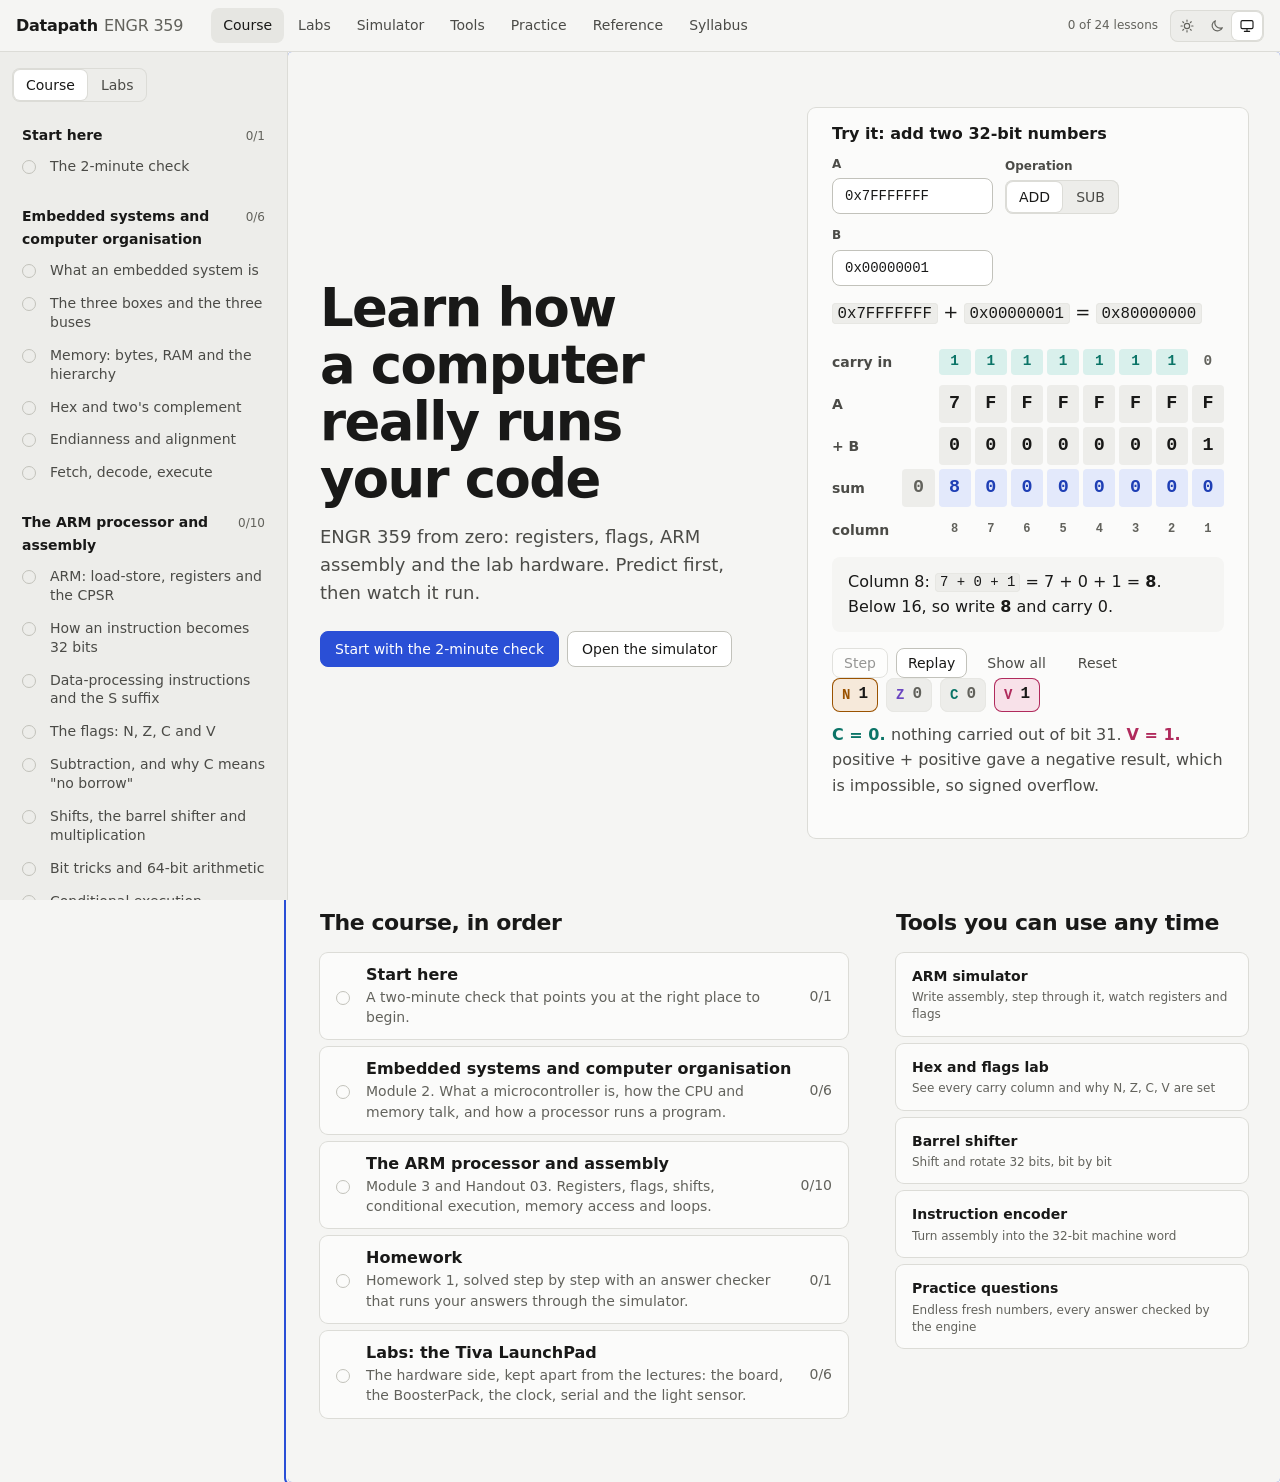
==== commit 00bcf568: "Rename to Datapath and optimise for phones - Product name is now Datapath, with a new icon and manif" ====
--- a/index.html
+++ b/index.html
@@ -6,13 +6,14 @@
 <meta name="theme-color" content="#F5F5F3" media="(prefers-color-scheme: light)">
 <meta name="theme-color" content="#101113" media="(prefers-color-scheme: dark)">
 <meta name="apple-mobile-web-app-capable" content="yes">
-<title>ENGR 359 Learning Lab</title>
-<meta name="description" content="An interactive course for ENGR 359 Microcomputer Engineering: ARM assembly, flags, memory, simulators and practice, explained from zero.">
+<meta name="apple-mobile-web-app-title" content="Datapath">
+<title>Datapath: learn how computers run code</title>
+<meta name="description" content="Datapath is an interactive course in microcomputer engineering: ARM assembly, flags, memory and buses, with a simulator, hands-on tools and practice. Built for engineers, works on a phone.">
 <link rel="manifest" href="manifest.webmanifest">
 <link rel="icon" href="icon.svg" type="image/svg+xml">
 <link rel="stylesheet" href="css/tokens.css">
+<link rel="stylesheet" href="css/widgets.css">
 <link rel="stylesheet" href="css/site.css">
-<link rel="stylesheet" href="css/widgets.css">
 </head>
 <body>
 <a class="skip" href="#main">Skip to content</a>
@@ -20,7 +21,7 @@
   <button class="icon-btn nav-toggle" id="nav-toggle" type="button" aria-label="Open course map" aria-expanded="false" aria-controls="sidebar">
     <svg viewBox="0 0 24 24" aria-hidden="true"><path d="M4 7h16M4 12h16M4 17h16"/></svg>
   </button>
-  <a class="brand" href="#/">ENGR 359<span>Learning Lab</span></a>
+  <a class="brand" href="#/">Datapath<span>ENGR 359</span></a>
   <nav class="topnav" aria-label="Main">
     <a href="#/" data-top="course">Course</a>
     <a href="#/labs" data-top="labs">Labs</a>
@@ -43,6 +44,13 @@
   <aside class="sidebar" id="sidebar" aria-label="Course navigation"></aside>
   <main class="main" id="main" tabindex="-1"></main>
 </div>
+<nav class="tabbar" aria-label="Primary">
+  <a href="#/" data-top="course"><svg viewBox="0 0 24 24" aria-hidden="true"><path d="M4 5.5A1.5 1.5 0 0 1 5.5 4H20v14H5.5A1.5 1.5 0 0 0 4 19.5z"/><path d="M4 19.5A1.5 1.5 0 0 0 5.5 21H20"/></svg><span>Course</span></a>
+  <a href="#/labs" data-top="labs"><svg viewBox="0 0 24 24" aria-hidden="true"><rect x="7" y="7" width="10" height="10" rx="1.5"/><path d="M9 3v4M15 3v4M9 17v4M15 17v4M3 9h4M3 15h4M17 9h4M17 15h4"/></svg><span>Labs</span></a>
+  <a href="#/sim" data-top="sim"><svg viewBox="0 0 24 24" aria-hidden="true"><path d="M4 6l6 6-6 6M12 18h8"/></svg><span>Simulator</span></a>
+  <a href="#/practice" data-top="practice"><svg viewBox="0 0 24 24" aria-hidden="true"><circle cx="12" cy="12" r="9"/><path d="M8 12.5l3 3 5-6"/></svg><span>Practice</span></a>
+  <a href="#/reference" data-top="reference"><svg viewBox="0 0 24 24" aria-hidden="true"><path d="M5 5h14M5 10h14M5 15h9M5 20h9"/></svg><span>Reference</span></a>
+</nav>
 <noscript><p style="padding:24px">This site needs JavaScript. It runs entirely in your browser and sends nothing anywhere.</p></noscript>
 
 <!-- engine -->
--- a/css/site.css
+++ b/css/site.css
@@ -292,3 +292,72 @@
   .bit { width: 17px; height: 26px; font-size: .78rem; } .bit-idx { width: 17px; }
   .toast { bottom: calc(16px + env(safe-area-inset-bottom)); }
 }
+
+/* ===== phone refinements ===== */
+:root { --tabbar-h: 56px; }
+html { -webkit-tap-highlight-color: transparent; }
+a, button, input, select, textarea, summary, label { touch-action: manipulation; }
+.tabbar { display: none; }
+@supports (height: 100dvh) { .shell { min-height: calc(100dvh - var(--header-h)); } .sidebar { height: calc(100dvh - var(--header-h)); } }
+
+@media (max-width: 980px) {
+  body { padding-bottom: calc(var(--tabbar-h) + env(safe-area-inset-bottom)); }
+  body.nav-open { overflow: hidden; }
+  .tabbar { display: grid; grid-template-columns: repeat(5, minmax(0, 1fr)); position: fixed; left: 0; right: 0; bottom: 0; z-index: 30; height: calc(var(--tabbar-h) + env(safe-area-inset-bottom)); padding-bottom: env(safe-area-inset-bottom); background: var(--background); border-top: 1px solid var(--border); }
+  .tabbar a { display: flex; flex-direction: column; align-items: center; justify-content: center; gap: 3px; color: var(--foreground-muted); text-decoration: none; font-size: 11px; font-weight: 500; letter-spacing: .01em; transition: color var(--dur) var(--ease); }
+  .tabbar a svg { width: 22px; height: 22px; stroke: currentColor; fill: none; stroke-width: 1.7; stroke-linecap: round; stroke-linejoin: round; }
+  .tabbar a:hover { color: var(--foreground); }
+  .tabbar a[aria-current="page"] { color: var(--accent); font-weight: 600; }
+  .tabbar a:focus-visible { box-shadow: inset 0 0 0 2px var(--accent); border-radius: 0; }
+  .sidebar { top: var(--header-h); bottom: calc(var(--tabbar-h) + env(safe-area-inset-bottom)); visibility: hidden; transition: transform 200ms var(--ease), visibility 0s linear 200ms; }
+  body.nav-open .sidebar { visibility: visible; transition: transform 200ms var(--ease), visibility 0s; }
+  .scrim { inset: var(--header-h) 0 calc(var(--tabbar-h) + env(safe-area-inset-bottom)) 0; }
+  .toast { bottom: calc(var(--tabbar-h) + 16px + env(safe-area-inset-bottom)); }
+  .main { padding-bottom: var(--s6); }
+  .widget-card, .sim-card, .widget-card.card { padding: var(--s3); }
+  .hero-demo { padding: var(--s3) var(--s4) var(--s4); }
+  /* simulator: controls stay reachable while you read registers */
+  .sim:not(.mini) .sim-tools { position: sticky; bottom: calc(var(--tabbar-h) + env(safe-area-inset-bottom)); z-index: 20; margin: var(--s3) calc(var(--s3) * -1) 0; padding: var(--s2) var(--s3); background: var(--background); border-top: 1px solid var(--border); }
+  .sim-src { min-height: 9rem; }
+  .sim-regs, .sim.mini .sim-regs { grid-template-columns: repeat(3, minmax(0, 1fr)); gap: 4px; }
+  .reg { padding: 5px 8px; }
+  .reg .rv { font-size: .76rem; }
+  .sim-listing { max-height: 16rem; }
+  .sim-msg { min-height: 0; }
+  .memtable { font-size: .74rem; }
+  .mrow { grid-template-columns: 5.6rem repeat(8, minmax(1.5rem, 1fr)); }
+  /* trace tables become stacked rows instead of scrolling sideways */
+  .trace-table, .trace-table.toy { min-width: 0; }
+  .trow, .trow.toyrow { grid-template-columns: 1fr 1fr; }
+  .trow.thead { display: none; }
+  .trow .cell-code, .trow.toyrow > span:first-child { grid-column: 1 / -1; }
+  .trow > span:last-child { grid-column: 1 / -1; }
+  .trow.toyrow > span:nth-child(2) { display: none; }
+  .table-wrap:has(.trace-table) { box-shadow: none; background: transparent; overflow: visible; }
+  /* lesson widgets */
+  .colgrid { grid-template-columns: minmax(3rem, auto) repeat(9, minmax(1.3rem, 1fr)); gap: 3px; }
+  .colgrid .rl { font-size: .72rem; }
+  .cc { height: 30px; font-size: .95rem; }
+  .hexlab-result, .shift-result, .load-out { grid-template-columns: minmax(0, 1fr); }
+  .memrow { grid-template-columns: 5.6rem 2.6rem 1fr; }
+  .memgrid { grid-template-columns: repeat(auto-fit, minmax(6.4rem, 1fr)); }
+  .cpurow { grid-template-columns: repeat(2, minmax(0, 1fr)); }
+  .cpurow.regs { grid-template-columns: repeat(4, minmax(0, 1fr)); }
+  .memlist { font-size: .8rem; }
+  .memline { grid-template-columns: 3.4rem 5.8rem 1fr; gap: 6px; }
+  .lcd { font-size: 1.6rem; padding: 14px; }
+  .busdiag, .orgsvg { min-width: 30rem; }
+  .figure { overflow-x: auto; }
+}
+@media (max-width: 380px) {
+  .tabbar a { font-size: 10px; }
+  .theme-switch button { width: 32px; }
+}
+
+/* long instructions wrap instead of clipping */
+@media (max-width: 980px) {
+  .cell-code, .trow.toyrow > span:first-child { white-space: normal; overflow-wrap: anywhere; }
+  .trow { min-width: 0; }
+  .trow > * { min-width: 0; }
+  .trace-table { overflow: visible; }
+}
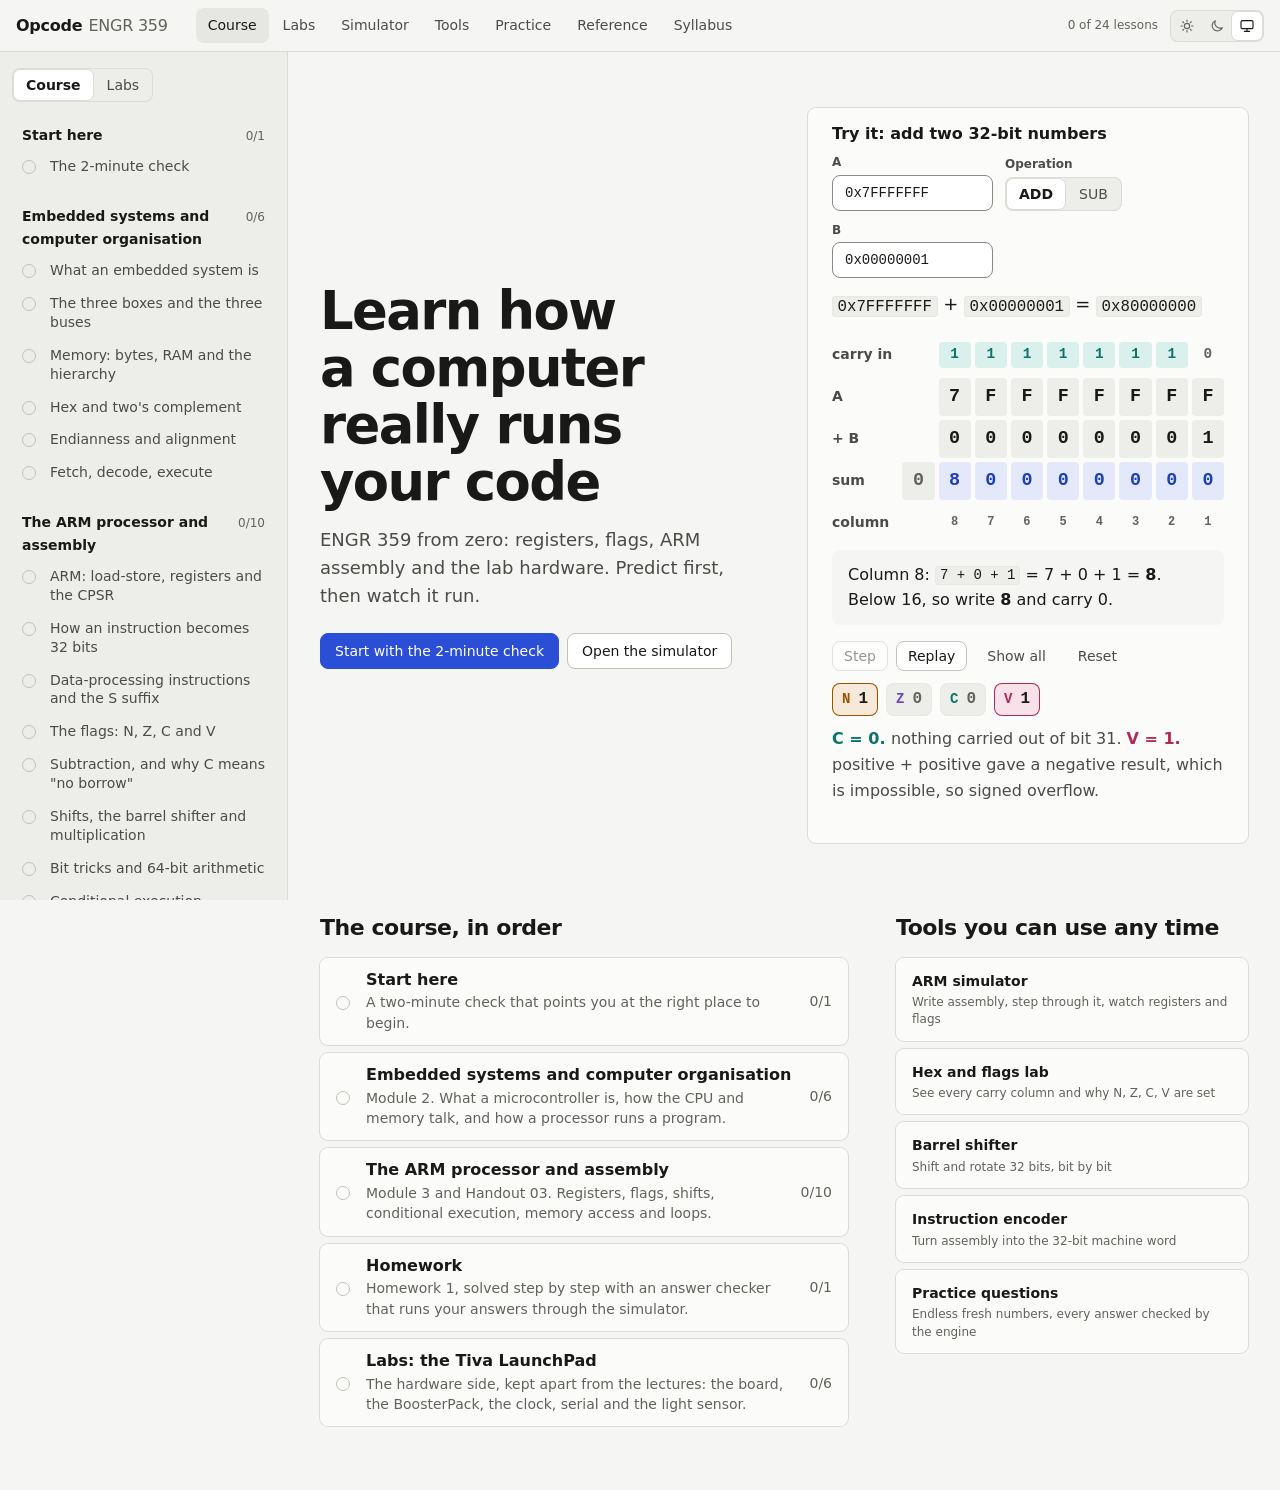
==== commit 5f46006d: "Rename to Opcode, accessibility and design review fixes - Product name is now Opcode, with a new ico" ====
--- a/index.html
+++ b/index.html
@@ -6,9 +6,9 @@
 <meta name="theme-color" content="#F5F5F3" media="(prefers-color-scheme: light)">
 <meta name="theme-color" content="#101113" media="(prefers-color-scheme: dark)">
 <meta name="apple-mobile-web-app-capable" content="yes">
-<meta name="apple-mobile-web-app-title" content="Datapath">
-<title>Datapath: learn how computers run code</title>
-<meta name="description" content="Datapath is an interactive course in microcomputer engineering: ARM assembly, flags, memory and buses, with a simulator, hands-on tools and practice. Built for engineers, works on a phone.">
+<meta name="apple-mobile-web-app-title" content="Opcode">
+<title>Opcode: learn how computers run code</title>
+<meta name="description" content="Opcode is an interactive course in microcomputer engineering: ARM assembly, flags, memory and buses, with a simulator, hands-on tools and practice. Built for engineers, works on a phone.">
 <link rel="manifest" href="manifest.webmanifest">
 <link rel="icon" href="icon.svg" type="image/svg+xml">
 <link rel="stylesheet" href="css/tokens.css">
@@ -21,7 +21,7 @@
   <button class="icon-btn nav-toggle" id="nav-toggle" type="button" aria-label="Open course map" aria-expanded="false" aria-controls="sidebar">
     <svg viewBox="0 0 24 24" aria-hidden="true"><path d="M4 7h16M4 12h16M4 17h16"/></svg>
   </button>
-  <a class="brand" href="#/">Datapath<span>ENGR 359</span></a>
+  <a class="brand" href="#/">Opcode<span>ENGR 359</span></a>
   <nav class="topnav" aria-label="Main">
     <a href="#/" data-top="course">Course</a>
     <a href="#/labs" data-top="labs">Labs</a>
--- a/css/tokens.css
+++ b/css/tokens.css
@@ -27,6 +27,7 @@
   --border: #DCDCD7;
   --border-subtle: #E7E7E3;
   --border-strong: #C2C2BB;
+  --border-input: #8A8A83;   /* form-control edges: 3:1 against every surface (WCAG 1.4.11) */
 
   /* the one accent */
   --accent: #2A4FD6;
@@ -52,7 +53,7 @@
   --code-reg: #9A4A00;
   --code-imm: #6B46C1;
   --code-label: #1B7A44;
-  --code-comment: #6F6F68;
+  --code-comment: #63635D;
 
   /* geometry and rhythm (4px base) */
   --radius: 8px;
@@ -84,7 +85,7 @@
   :root:not([data-theme="light"]):not([data-theme="dark"]) {
     --background: #101113; --background-subtle: #0B0C0E; --surface: #17181B; --surface-elevated: #1D1E22; --surface-hover: #232429;
     --foreground: #E8E8EA; --foreground-secondary: #B0B1B8; --foreground-muted: #8E8F97;
-    --border: #28292E; --border-subtle: #1F2024; --border-strong: #383941;
+    --border: #28292E; --border-subtle: #1F2024; --border-strong: #383941; --border-input: #6C6D76;
     --accent: #7B9BFF; --accent-hover: #9DB5FF; --accent-muted: #1B2544; --on-accent: #0A1020;
     --success: #5BCB8A; --success-muted: #13281C; --warning: #E0B04A; --warning-muted: #2A2210; --danger: #F28B82; --danger-muted: #331A19;
     --flag-n: #E8A55B; --flag-n-muted: #2D2111; --flag-z: #B9A0F2; --flag-z-muted: #251E3B; --flag-c: #5FCDBF; --flag-c-muted: #11302C; --flag-v: #F08FB1; --flag-v-muted: #361723;
@@ -97,7 +98,7 @@
 :root[data-theme="dark"] {
   --background: #101113; --background-subtle: #0B0C0E; --surface: #17181B; --surface-elevated: #1D1E22; --surface-hover: #232429;
   --foreground: #E8E8EA; --foreground-secondary: #B0B1B8; --foreground-muted: #8E8F97;
-  --border: #28292E; --border-subtle: #1F2024; --border-strong: #383941;
+  --border: #28292E; --border-subtle: #1F2024; --border-strong: #383941; --border-input: #6C6D76;
   --accent: #7B9BFF; --accent-hover: #9DB5FF; --accent-muted: #1B2544; --on-accent: #0A1020;
   --success: #5BCB8A; --success-muted: #13281C; --warning: #E0B04A; --warning-muted: #2A2210; --danger: #F28B82; --danger-muted: #331A19;
   --flag-n: #E8A55B; --flag-n-muted: #2D2111; --flag-z: #B9A0F2; --flag-z-muted: #251E3B; --flag-c: #5FCDBF; --flag-c-muted: #11302C; --flag-v: #F08FB1; --flag-v-muted: #361723;
--- a/css/widgets.css
+++ b/css/widgets.css
@@ -51,7 +51,7 @@
 /* ---- memory ---- */
 .memstacks { display: grid; grid-template-columns: repeat(auto-fit, minmax(17rem, 1fr)); gap: var(--s4); margin: var(--s4) 0; }
 .memstack { background: var(--bg); padding: var(--s4); border-radius: var(--r); }
-.memstack h4 { margin: 0 0 4px; font-size: var(--fs-2); }
+.memstack .subhead { margin: 0 0 4px; font-size: var(--fs-2); }
 .memstack p { margin: 0 0 var(--s3); font-size: var(--fs-0); }
 .memrow { display: grid; grid-template-columns: 7.5rem 3rem 1fr; gap: 10px; align-items: center; padding: 3px 0; }
 .addr { color: var(--ink-3); font-size: .82rem; }
@@ -146,7 +146,7 @@
 .lnote { font-size: var(--fs-0); padding: 2px 12px 6px 40px; }
 .sim-hint { font-size: var(--fs-0); margin-top: var(--s2); }
 .sim-state-head { display: flex; justify-content: space-between; align-items: end; gap: var(--s3); flex-wrap: wrap; margin-bottom: var(--s2); }
-.sim-state-head h3 { margin: 0; font-size: var(--fs-2); }
+.sim-state-head .subhead { margin: 0; font-size: var(--fs-2); }
 .sim-regs { display: grid; grid-template-columns: repeat(auto-fill, minmax(8.2rem, 1fr)); gap: 6px; }
 .sim.mini .sim-regs { grid-template-columns: repeat(auto-fill, minmax(9.5rem, 1fr)); }
 .reg { background: var(--bg); border-radius: var(--r); padding: 6px 10px; display: grid; gap: 1px; min-width: 0; transition: background .2s; }
@@ -168,7 +168,7 @@
 .init-regs { display: grid; grid-template-columns: repeat(auto-fill, minmax(8rem, 1fr)); gap: 8px; margin: var(--s3) 0; }
 .init-regs input { width: 100%; }
 .sim-bottom { grid-column: 1 / -1; }
-.sim-bottom h3 { margin-top: var(--s4); }
+.sim-bottom h2 { margin-top: var(--s4); }
 .trace-msg { font-size: .88rem; }
 
 /* ---- encoder ---- */
--- a/css/site.css
+++ b/css/site.css
@@ -1,297 +1,297 @@
-/* Base, layout and lesson components. All colour, radius and type decisions come from tokens.css.
-   Component states: default, hover, active, focus-visible, disabled, selected (aria-pressed / aria-current),
-   error (.bad), success (.ok), empty (muted text). Transitions are colour and border only, 140ms. */
-
-*, *::before, *::after { box-sizing: border-box; }
-html { -webkit-text-size-adjust: 100%; scroll-behavior: smooth; }
-@media (prefers-reduced-motion: reduce) { html { scroll-behavior: auto; } *, *::before, *::after { animation-duration: .001ms !important; transition-duration: .001ms !important; } }
-
-body {
-  margin: 0; background: var(--background); color: var(--foreground);
-  font: 400 var(--text-md)/1.6 var(--font); -webkit-font-smoothing: antialiased; text-rendering: optimizeLegibility;
-}
-h1, h2, h3, h4 { font-family: var(--font); color: var(--foreground); text-wrap: balance; margin: 0; }
-h1 { font-size: var(--text-3xl); font-weight: 650; letter-spacing: -0.025em; line-height: 1.12; }
-h2 { font-size: var(--text-2xl); font-weight: 650; letter-spacing: -0.02em; line-height: 1.2; margin-top: var(--s7); }
-h3 { font-size: var(--text-xl); font-weight: 620; letter-spacing: -0.012em; line-height: 1.25; margin-top: var(--s6); }
-h4 { font-size: var(--text-md); font-weight: 620; margin-top: var(--s5); }
-p { margin: 0 0 var(--s4); }
-a { color: var(--accent); text-underline-offset: 3px; text-decoration-thickness: 1px; }
-a:hover { color: var(--accent-hover); }
-strong { font-weight: 620; }
-sup, sub { line-height: 0; }
-hr { border: 0; height: 1px; background: var(--border); margin: var(--s6) 0; }
-code, kbd, samp { font-family: var(--font-mono); font-size: .875em; }
-:not(pre) > code { background: var(--background-subtle); color: var(--foreground); padding: .1em .35em; border-radius: var(--radius-sm); box-shadow: inset 0 0 0 1px var(--border-subtle); white-space: nowrap; }
-:focus-visible { outline: none; box-shadow: var(--ring); border-radius: var(--radius-sm); }
-.sr-only { position: absolute; width: 1px; height: 1px; overflow: hidden; clip: rect(0 0 0 0); white-space: nowrap; }
-.skip { position: absolute; left: -999px; top: 8px; z-index: 100; background: var(--accent); color: var(--on-accent); padding: 8px 14px; border-radius: var(--radius); }
-.skip:focus { left: 8px; }
-.mono { font-family: var(--font-mono); }
-.muted { color: var(--foreground-muted); }
-.num { font-variant-numeric: tabular-nums; }
-
-/* ---------- top bar ---------- */
-.topbar {
-  position: sticky; top: 0; z-index: 30; height: var(--header-h); display: flex; align-items: center; gap: var(--s3);
-  padding: 0 max(var(--s4), env(safe-area-inset-right)) 0 max(var(--s4), env(safe-area-inset-left));
-  background: var(--background); border-bottom: 1px solid var(--border);
-}
-.brand { font-weight: 650; font-size: var(--text-md); color: var(--foreground); text-decoration: none; white-space: nowrap; letter-spacing: -0.015em; }
-.brand span { font-weight: 450; color: var(--foreground-muted); margin-left: 6px; }
-.brand:hover { color: var(--foreground); }
-.topnav { display: flex; gap: 2px; margin-left: var(--s4); flex: 1; min-width: 0; overflow-x: auto; scrollbar-width: none; }
-.topnav::-webkit-scrollbar { display: none; }
-.topnav a { padding: 6px 12px; border-radius: var(--radius); color: var(--foreground-secondary); text-decoration: none; font-size: var(--text-sm); font-weight: 500; white-space: nowrap; transition: background var(--dur) var(--ease), color var(--dur) var(--ease); }
-.topnav a:hover { background: var(--surface-hover); color: var(--foreground); }
-.topnav a[aria-current="page"] { background: var(--surface-hover); color: var(--foreground); }
-.topbar-tools { display: flex; align-items: center; gap: var(--s3); margin-left: auto; }
-.pill { font-size: var(--text-xs); color: var(--foreground-muted); white-space: nowrap; font-variant-numeric: tabular-nums; }
-.icon-btn { width: 36px; height: 36px; display: inline-grid; place-items: center; border: 0; background: transparent; color: var(--foreground-secondary); border-radius: var(--radius); cursor: pointer; transition: background var(--dur) var(--ease), color var(--dur) var(--ease); }
-.icon-btn:hover { background: var(--surface-hover); color: var(--foreground); }
-.icon-btn svg { width: 18px; height: 18px; stroke: currentColor; fill: none; stroke-width: 1.7; stroke-linecap: round; stroke-linejoin: round; }
-.nav-toggle { display: none; }
-/* theme switch: a real three-way control */
-.theme-switch { display: inline-flex; padding: 2px; background: var(--background-subtle); border-radius: var(--radius); box-shadow: inset 0 0 0 1px var(--border); }
-.theme-switch button { width: 30px; height: 28px; display: grid; place-items: center; border: 0; border-radius: calc(var(--radius) - 2px); background: transparent; color: var(--foreground-muted); cursor: pointer; transition: background var(--dur) var(--ease), color var(--dur) var(--ease); }
-.theme-switch button:hover { color: var(--foreground); }
-.theme-switch button[aria-pressed="true"] { background: var(--surface-elevated); color: var(--foreground); box-shadow: 0 0 0 1px var(--border); }
-.theme-switch svg { width: 16px; height: 16px; stroke: currentColor; fill: none; stroke-width: 1.7; stroke-linecap: round; stroke-linejoin: round; }
-
-/* ---------- shell and sidebar ---------- */
-.shell { display: grid; grid-template-columns: var(--sidebar-w) minmax(0, 1fr); min-height: calc(100vh - var(--header-h)); }
-.sidebar { position: sticky; top: var(--header-h); align-self: start; height: calc(100vh - var(--header-h)); overflow-y: auto; padding: var(--s4) var(--s3) var(--s7); background: var(--background-subtle); border-right: 1px solid var(--border); font-size: var(--text-sm); overscroll-behavior: contain; }
-.side-tabs { display: flex; margin: 0 0 var(--s4); }
-.side-tabs button { flex: 1; }
-.unit { margin-bottom: var(--s4); }
-.unit-title { display: flex; justify-content: space-between; align-items: baseline; gap: var(--s2); padding: 6px 10px 4px; font-weight: 620; font-size: var(--text-sm); color: var(--foreground); }
-.unit-title small { font-weight: 450; color: var(--foreground-muted); font-size: var(--text-xs); }
-.unit ul { list-style: none; margin: 0; padding: 0; }
-.unit li a { display: grid; grid-template-columns: 18px 1fr; gap: 10px; align-items: start; padding: 7px 10px; border-radius: var(--radius); color: var(--foreground-secondary); text-decoration: none; line-height: 1.35; transition: background var(--dur) var(--ease), color var(--dur) var(--ease); }
-.unit li a:hover { background: var(--surface-hover); color: var(--foreground); }
-.unit li a[aria-current="page"] { background: var(--surface-elevated); color: var(--foreground); font-weight: 560; box-shadow: 0 0 0 1px var(--border); }
-.unit li a.soon { color: var(--foreground-muted); }
-.tick { width: 14px; height: 14px; margin-top: 3px; border-radius: 50%; border: 1.5px solid var(--border-strong); display: grid; place-items: center; font-size: 9px; line-height: 1; color: transparent; }
-.tick.done { background: var(--success); border-color: var(--success); color: var(--background); }
-.tick.part { border-color: var(--accent); background: linear-gradient(90deg, var(--accent) 50%, transparent 50%); }
-.tick.soon { border-style: dashed; }
-.side-sec { margin: var(--s5) 10px var(--s2); font-size: var(--text-xs); color: var(--foreground-muted); font-weight: 600; }
-
-.main { min-width: 0; padding: var(--s6) var(--s6) var(--s8); outline: none; }
-.page { max-width: 62rem; margin: 0 auto; }
-.lesson-head { max-width: var(--measure); margin-bottom: var(--s5); }
-.crumbs { font-size: var(--text-sm); color: var(--foreground-muted); margin-bottom: var(--s3); }
-.crumbs a { color: var(--foreground-muted); }
-.crumbs a:hover { color: var(--foreground); }
-.lede { font-size: var(--text-lg); line-height: 1.55; color: var(--foreground-secondary); margin: var(--s3) 0 0; max-width: 36rem; text-wrap: pretty; }
-.meta { display: flex; gap: var(--s2); flex-wrap: wrap; margin-top: var(--s4); color: var(--foreground-muted); font-size: var(--text-sm); }
-.meta span + span::before { content: ""; display: inline-block; width: 3px; height: 3px; border-radius: 50%; background: var(--border-strong); margin-right: var(--s2); vertical-align: middle; }
-.lesson > * { max-width: var(--measure); }
-.lesson > .wide, .lesson > .card.wide { max-width: 100%; }
-.lesson p { text-wrap: pretty; }
-
-/* ---------- buttons ---------- */
-.btn {
-  appearance: none; display: inline-flex; align-items: center; justify-content: center; gap: 8px; text-decoration: none; cursor: pointer;
-  height: 36px; padding: 0 14px; border-radius: var(--radius); border: 1px solid var(--border-strong);
-  background: var(--surface-elevated); color: var(--foreground); font: 500 var(--text-sm)/1 var(--font);
-  transition: background var(--dur) var(--ease), border-color var(--dur) var(--ease), color var(--dur) var(--ease);
-}
-.btn:hover { background: var(--surface-hover); color: var(--foreground); }
-.btn:active { background: var(--border); }
-.btn:disabled { opacity: .45; cursor: not-allowed; }
-.btn:disabled:hover { background: var(--surface-elevated); }
-.btn-primary { background: var(--accent); border-color: var(--accent); color: var(--on-accent); }
-.btn-primary:hover { background: var(--accent-hover); border-color: var(--accent-hover); color: var(--on-accent); }
-.btn-primary:active { background: var(--accent-hover); }
-.btn-quiet { background: transparent; border-color: transparent; color: var(--foreground-secondary); }
-.btn-quiet:hover { background: var(--surface-hover); color: var(--foreground); }
-.btn-sm { height: 30px; padding: 0 11px; font-size: var(--text-sm); }
-.btn-row { display: flex; gap: var(--s2); flex-wrap: wrap; align-items: center; }
-
-/* ---------- callouts: tone and a plain label, no rails ---------- */
-.callout { padding: var(--s3) var(--s4); border-radius: var(--radius); margin: var(--s5) 0; background: var(--background-subtle); box-shadow: inset 0 0 0 1px var(--border-subtle); }
-.callout > :last-child { margin-bottom: 0; }
-.callout .label { display: block; font-size: var(--text-sm); font-weight: 620; margin-bottom: 2px; color: var(--foreground); }
-.callout.idea { background: var(--accent-muted); box-shadow: none; } .callout.idea .label { color: var(--accent); }
-.callout.warn { background: var(--danger-muted); box-shadow: none; } .callout.warn .label { color: var(--danger); }
-.callout.tip, .callout.slide { background: var(--warning-muted); box-shadow: none; } .callout.tip .label, .callout.slide .label { color: var(--warning); }
-.callout.keep { background: var(--surface); box-shadow: 0 0 0 1px var(--border); }
-
-/* ---------- interactive units: predict, try, worked, fill-in ---------- */
-.card { background: var(--surface); border-radius: var(--radius); padding: var(--s5); margin: var(--s5) 0; box-shadow: 0 0 0 1px var(--border); }
-.card > :last-child { margin-bottom: 0; }
-.card-label { display: inline-block; font-size: var(--text-xs); font-weight: 650; color: var(--accent); margin-bottom: var(--s2); letter-spacing: .01em; }
-.card-label.solo { color: var(--flag-z); } .card-label.faded { color: var(--flag-n); } .card-label.worked { color: var(--success); }
-.card .q { font-weight: 560; font-size: var(--text-md); margin-bottom: var(--s3); }
-.opts { display: grid; gap: var(--s2); margin: var(--s3) 0; }
-.opt { appearance: none; text-align: left; width: 100%; padding: 10px 14px; border-radius: var(--radius); background: var(--surface-elevated); border: 1px solid var(--border); color: var(--foreground); font: inherit; font-size: var(--text-sm); cursor: pointer; line-height: 1.45; display: grid; grid-template-columns: 22px 1fr; gap: 8px; align-items: start; transition: background var(--dur) var(--ease), border-color var(--dur) var(--ease); }
-.opt:hover:not(:disabled) { border-color: var(--border-strong); background: var(--surface-hover); }
-.opt .mark { font-weight: 600; color: var(--foreground-muted); font-family: var(--font-mono); }
-.opt.picked { border-color: var(--accent); }
-.opt.correct { background: var(--success-muted); border-color: var(--success); }
-.opt.wrong { background: var(--danger-muted); border-color: var(--danger); }
-.opt:disabled { cursor: default; }
-.feedback { margin-top: var(--s3); padding: var(--s3) var(--s4); border-radius: var(--radius); background: var(--background-subtle); font-size: var(--text-sm); line-height: 1.55; }
-.feedback.good { background: var(--success-muted); } .feedback.bad { background: var(--danger-muted); }
-.feedback strong.verdict { display: block; margin-bottom: 2px; }
-.feedback.good strong.verdict { color: var(--success); } .feedback.bad strong.verdict { color: var(--danger); }
-.feedback > :last-child { margin-bottom: 0; }
-.feedback pre { margin: var(--s2) 0 0; }
-
-.field-row { display: flex; gap: var(--s3); flex-wrap: wrap; align-items: flex-end; margin: var(--s3) 0; }
-.field { display: grid; gap: 4px; min-width: 0; }
-.field label, .field .lab, .lab { font-size: var(--text-xs); font-weight: 600; color: var(--foreground-secondary); display: block; }
-input[type="text"], input[type="number"], select, textarea {
-  font: 450 var(--text-sm) var(--font-mono); color: var(--foreground); background: var(--surface-elevated);
-  border: 1px solid var(--border-strong); border-radius: var(--radius); padding: 0 12px; height: 36px; min-width: 0;
-  transition: border-color var(--dur) var(--ease), background var(--dur) var(--ease);
-}
-textarea { height: auto; padding: 10px 12px; line-height: 1.5; width: 100%; resize: vertical; }
-select { font-family: var(--font); padding-right: 8px; }
-input[type="text"]:hover, select:hover, textarea:hover { border-color: var(--foreground-muted); }
-input[type="text"]:focus-visible, select:focus-visible, textarea:focus-visible { border-color: var(--accent); box-shadow: var(--ring); }
-input.bad { border-color: var(--danger); background: var(--danger-muted); }
-input.ok { border-color: var(--success); }
-input::placeholder, textarea::placeholder { color: var(--foreground-muted); opacity: .8; }
-input[type="range"] { accent-color: var(--accent); width: 100%; min-height: 28px; }
-input[type="checkbox"], input[type="radio"] { accent-color: var(--accent); width: 18px; height: 18px; }
-.inline-check { display: inline-flex; align-items: center; gap: 8px; font-size: var(--text-sm); cursor: pointer; }
-.hex-in { width: 11.5em; }
-.reveal-box { margin-top: var(--s3); }
-.reveal-box > .answer, .answer { margin-top: var(--s3); padding: var(--s3) var(--s4); border-radius: var(--radius); background: var(--success-muted); font-size: var(--text-sm); }
-.answer > :last-child { margin-bottom: 0; }
-.self-grade { display: flex; gap: var(--s2); margin-top: var(--s3); flex-wrap: wrap; align-items: center; font-size: var(--text-sm); }
-
-.steps { list-style: none; counter-reset: s; margin: var(--s3) 0; padding: 0; display: grid; gap: var(--s2); }
-.steps > li { counter-increment: s; display: grid; grid-template-columns: 24px 1fr; gap: 12px; padding: var(--s3) var(--s4); border-radius: var(--radius); background: var(--background-subtle); font-size: var(--text-sm); animation: rise 160ms var(--ease) both; }
-.steps > li::before { content: counter(s); font: 600 var(--text-xs)/22px var(--font-mono); width: 22px; height: 22px; text-align: center; border-radius: 50%; background: var(--success-muted); color: var(--success); }
-.steps > li > :last-child { margin-bottom: 0; }
-.steps > li p { margin-bottom: var(--s2); }
-@keyframes rise { from { opacity: 0; transform: translateY(4px); } to { opacity: 1; transform: none; } }
-
-/* ---------- tables and code ---------- */
-.table-wrap { overflow-x: auto; margin: var(--s4) 0; border-radius: var(--radius); box-shadow: 0 0 0 1px var(--border); -webkit-overflow-scrolling: touch; background: var(--surface); }
-table { border-collapse: collapse; width: 100%; font-size: var(--text-sm); font-variant-numeric: tabular-nums; }
-th { text-align: left; font-weight: 600; font-size: var(--text-xs); color: var(--foreground-secondary); background: var(--background-subtle); padding: 9px 12px; white-space: nowrap; }
-td { padding: 9px 12px; vertical-align: top; }
-tbody tr:nth-child(even) td { background: color-mix(in srgb, var(--background-subtle) 55%, transparent); }
-td.c, th.c { text-align: center; }
-pre { margin: var(--s3) 0; padding: var(--s3) var(--s4); border-radius: var(--radius); background: var(--code-bg); color: var(--code-ink); font: 450 var(--text-sm)/1.65 var(--font-mono); overflow-x: auto; tab-size: 4; box-shadow: inset 0 0 0 1px var(--border-subtle); }
-pre code { background: none; padding: 0; box-shadow: none; font-size: inherit; white-space: pre; color: inherit; }
-pre .m { color: var(--code-mnemonic); font-weight: 600; } pre .r { color: var(--code-reg); } pre .i { color: var(--code-imm); }
-pre .l { color: var(--code-label); font-weight: 600; } pre .c { color: var(--code-comment); font-style: italic; }
-.asm-wrap { position: relative; }
-.asm-wrap .btn { position: absolute; top: 8px; right: 8px; }
-.callout code, .feedback code, .card code, .answer code { background: color-mix(in srgb, var(--foreground) 8%, transparent); box-shadow: none; }
-
-/* ---------- flags, bits ---------- */
-.flags { display: flex; gap: var(--s2); flex-wrap: wrap; }
-.flag { display: inline-flex; align-items: center; gap: 8px; padding: 4px 10px; border-radius: var(--radius); font-family: var(--font-mono); font-weight: 650; font-size: var(--text-sm); background: var(--background-subtle); color: var(--foreground-muted); box-shadow: inset 0 0 0 1px var(--border-subtle); transition: background var(--dur) var(--ease); }
-.flag .v { font-size: var(--text-md); }
-.flag[data-f="N"] .k { color: var(--flag-n); } .flag[data-f="Z"] .k { color: var(--flag-z); } .flag[data-f="C"] .k { color: var(--flag-c); } .flag[data-f="V"] .k { color: var(--flag-v); }
-.flag.on { color: var(--foreground); }
-.flag.on[data-f="N"] { background: var(--flag-n-muted); box-shadow: inset 0 0 0 1px var(--flag-n); }
-.flag.on[data-f="Z"] { background: var(--flag-z-muted); box-shadow: inset 0 0 0 1px var(--flag-z); }
-.flag.on[data-f="C"] { background: var(--flag-c-muted); box-shadow: inset 0 0 0 1px var(--flag-c); }
-.flag.on[data-f="V"] { background: var(--flag-v-muted); box-shadow: inset 0 0 0 1px var(--flag-v); }
-button.flag { border: 0; cursor: pointer; min-height: 32px; }
-button.flag:hover { background: var(--surface-hover); }
-.flag.changed { outline: 2px solid var(--accent); outline-offset: 2px; }
-.fN { color: var(--flag-n); } .fZ { color: var(--flag-z); } .fC { color: var(--flag-c); } .fV { color: var(--flag-v); }
-
-.bits { display: flex; flex-wrap: wrap; gap: 6px 10px; font-family: var(--font-mono); }
-.nib { display: flex; gap: 2px; }
-.bit { width: 22px; height: 28px; display: grid; place-items: center; background: var(--background-subtle); border-radius: var(--radius-sm); font-weight: 550; font-size: var(--text-sm); color: var(--foreground-muted); transition: background var(--dur) var(--ease), color var(--dur) var(--ease); }
-.bit.one { background: var(--accent-muted); color: var(--accent); }
-.bit.out { background: var(--flag-c-muted); color: var(--flag-c); box-shadow: inset 0 0 0 1.5px var(--flag-c); }
-.bit.in { background: var(--success-muted); color: var(--success); box-shadow: inset 0 0 0 1.5px var(--success); }
-.bit.last { box-shadow: inset 0 0 0 2px var(--flag-c); }
-.bit-idx { font-family: var(--font-mono); font-size: 10px; color: var(--foreground-muted); text-align: center; width: 22px; }
-.hexrow { display: flex; gap: 6px; font-family: var(--font-mono); font-size: 1.4rem; font-weight: 550; }
-.hexrow .d { width: 2ch; text-align: center; padding: 4px 0; background: var(--background-subtle); border-radius: var(--radius-sm); }
-
-/* ---------- misc ---------- */
-.progress { height: 6px; border-radius: 3px; background: var(--background-subtle); overflow: hidden; box-shadow: inset 0 0 0 1px var(--border-subtle); }
-.progress > i { display: block; height: 100%; background: var(--accent); transition: width 240ms var(--ease); }
-.toast { position: fixed; bottom: 20px; left: 50%; transform: translateX(-50%); background: var(--foreground); color: var(--background); padding: 9px 14px; border-radius: var(--radius); font-size: var(--text-sm); z-index: 80; box-shadow: var(--shadow-pop); max-width: 90vw; }
-.seg { display: inline-flex; padding: 2px; background: var(--background-subtle); border-radius: var(--radius); gap: 2px; flex-wrap: wrap; box-shadow: inset 0 0 0 1px var(--border); }
-.seg button { border: 0; background: transparent; padding: 0 12px; height: 30px; border-radius: calc(var(--radius) - 2px); font: 500 var(--text-sm)/1 var(--font); color: var(--foreground-secondary); cursor: pointer; transition: background var(--dur) var(--ease), color var(--dur) var(--ease); }
-.seg button:hover { color: var(--foreground); }
-.seg button[aria-pressed="true"], .seg button[aria-selected="true"] { background: var(--surface-elevated); color: var(--foreground); box-shadow: 0 0 0 1px var(--border); }
-.lesson-nav { display: flex; justify-content: space-between; gap: var(--s3); flex-wrap: wrap; margin-top: var(--s7); max-width: var(--measure); }
-.summary { padding: var(--s4) var(--s5); border-radius: var(--radius); background: var(--surface); box-shadow: 0 0 0 1px var(--border); margin-top: var(--s6); }
-.summary h3 { margin-top: 0; font-size: var(--text-md); }
-.summary ul { margin: var(--s2) 0 0; padding-left: 1.2rem; }
-.summary li { margin-bottom: 6px; }
-.coming { padding: var(--s6); border-radius: var(--radius); background: var(--surface); box-shadow: 0 0 0 1px var(--border); max-width: var(--measure); }
-.kbd { font-family: var(--font-mono); font-size: .8em; background: var(--background-subtle); padding: 1px 6px; border-radius: var(--radius-sm); }
-
-/* ---------- home ---------- */
-.hero { min-height: min(520px, calc(100vh - var(--header-h) - 48px)); display: grid; grid-template-columns: minmax(0, 1fr) minmax(0, 1fr); gap: var(--s7); align-items: center; padding: var(--s5) 0 var(--s7); }
-.hero h1 { font-size: clamp(2.1rem, 1.4rem + 3vw, 3.3rem); font-weight: 650; letter-spacing: -0.03em; line-height: 1.08; max-width: 14em; }
-.hero p.sub { font-size: var(--text-lg); color: var(--foreground-secondary); max-width: 28rem; margin: var(--s4) 0 var(--s5); line-height: 1.55; }
-.hero-demo { background: var(--surface); border-radius: var(--radius); padding: var(--s4) var(--s5) var(--s5); box-shadow: 0 0 0 1px var(--border); min-width: 0; }
-.hero-demo h2 { margin: 0 0 var(--s3); font-size: var(--text-md); font-weight: 620; letter-spacing: 0; }
-.home-grid { display: grid; grid-template-columns: minmax(0, 1.5fr) minmax(0, 1fr); gap: var(--s7); align-items: start; margin-top: var(--s5); }
-.home-section h2 { margin-top: 0; font-size: var(--text-xl); margin-bottom: var(--s4); }
-.path { display: grid; gap: var(--s2); }
-.path-item { display: grid; grid-template-columns: auto 1fr auto; gap: var(--s4); align-items: center; padding: var(--s3) var(--s4); border-radius: var(--radius); background: var(--surface); box-shadow: 0 0 0 1px var(--border); color: var(--foreground); text-decoration: none; transition: background var(--dur) var(--ease), box-shadow var(--dur) var(--ease); }
-a.path-item:hover { background: var(--surface-elevated); box-shadow: 0 0 0 1px var(--border-strong); color: var(--foreground); }
-.path-item h3 { margin: 0; font-size: var(--text-md); font-weight: 600; letter-spacing: 0; }
-.path-item p { margin: 2px 0 0; color: var(--foreground-muted); font-size: var(--text-sm); line-height: 1.45; }
-.path-item .go { color: var(--foreground-muted); font-size: var(--text-sm); font-weight: 500; }
-.tool-list { display: grid; gap: var(--s2); }
-.tool-list a { display: block; padding: var(--s3) var(--s4); border-radius: var(--radius); background: var(--surface); box-shadow: 0 0 0 1px var(--border); color: var(--foreground); text-decoration: none; font-weight: 560; font-size: var(--text-sm); transition: background var(--dur) var(--ease), box-shadow var(--dur) var(--ease); }
-.tool-list a small { display: block; font-weight: 400; color: var(--foreground-muted); font-size: var(--text-xs); margin-top: 2px; line-height: 1.45; }
-.tool-list a:hover { background: var(--surface-elevated); box-shadow: 0 0 0 1px var(--border-strong); }
-
-/* ---------- touch and small screens ---------- */
-@media (pointer: coarse) {
-  .btn, .btn-sm { min-height: 44px; }
-  .seg button { height: 40px; }
-  .icon-btn { width: 44px; height: 44px; }
-  .theme-switch button { width: 38px; height: 36px; }
-  input[type="text"], input[type="number"], select { height: 44px; }
-  button.flag { min-height: 40px; }
-  .opt { min-height: 48px; padding: 12px 14px; }
-  .unit li a { padding: 11px 10px; }
-}
-@media (max-width: 980px) {
-  :root { --header-h: 52px; }
-  .shell { grid-template-columns: minmax(0, 1fr); }
-  .nav-toggle { display: inline-grid; }
-  .sidebar { position: fixed; left: 0; top: var(--header-h); bottom: 0; width: min(88vw, 340px); z-index: 40; transform: translateX(-102%); transition: transform 200ms var(--ease); height: auto; box-shadow: var(--shadow-pop); padding-bottom: calc(var(--s7) + env(safe-area-inset-bottom)); }
-  body.nav-open .sidebar { transform: none; }
-  .scrim { position: fixed; inset: var(--header-h) 0 0 0; background: rgba(0, 0, 0, .45); z-index: 35; }
-  .topnav { display: none; }
-  .hero, .home-grid { grid-template-columns: minmax(0, 1fr); gap: var(--s5); }
-  .hero { min-height: 0; padding: var(--s2) 0 var(--s5); }
-  .main { padding: var(--s5) max(var(--s4), env(safe-area-inset-left)) var(--s7) max(var(--s4), env(safe-area-inset-right)); }
-  .card { padding: var(--s4); }
-  .widget-card { padding: var(--s4); }
-  .lesson, .lesson > * { max-width: 100%; }
-  .seg { max-width: 100%; overflow-x: auto; flex-wrap: nowrap; scrollbar-width: none; }
-  .seg::-webkit-scrollbar { display: none; }
-  .seg button { flex: 0 0 auto; white-space: nowrap; }
-  .field-row > .field { flex: 1 1 9rem; }
-  .hex-in { width: 100%; }
-  .lesson-nav .btn { width: 100%; }
-}
-@media (max-width: 700px) {
-  :not(pre) > code { white-space: normal; overflow-wrap: anywhere; }
-  .lesson p, .lesson li, .feedback, .callout { overflow-wrap: break-word; }
-  .btn-row .btn { flex: 1 1 auto; }
-}
-@media (max-width: 520px) {
-  h2 { font-size: var(--text-xl); margin-top: var(--s6); }
-  .brand span, .pill { display: none; }
-  .topbar-tools { gap: var(--s2); }
-  .path-item { grid-template-columns: 1fr auto; }
-  .path-item .tick { display: none; }
-  .bit { width: 17px; height: 26px; font-size: .78rem; } .bit-idx { width: 17px; }
-  .toast { bottom: calc(16px + env(safe-area-inset-bottom)); }
-}
+/* Base, layout and lesson components. All colour, radius and type decisions come from tokens.css.
+   Component states: default, hover, active, focus-visible, disabled, selected (aria-pressed / aria-current),
+   error (.bad), success (.ok), empty (muted text). Transitions are colour and border only, 140ms. */
+
+*, *::before, *::after { box-sizing: border-box; }
+html { -webkit-text-size-adjust: 100%; scroll-behavior: smooth; }
+@media (prefers-reduced-motion: reduce) { html { scroll-behavior: auto; } *, *::before, *::after { animation-duration: .001ms !important; transition-duration: .001ms !important; } }
+
+body {
+  margin: 0; background: var(--background); color: var(--foreground);
+  font: 400 var(--text-md)/1.6 var(--font); -webkit-font-smoothing: antialiased; text-rendering: optimizeLegibility;
+}
+h1, h2, h3, h4 { font-family: var(--font); color: var(--foreground); text-wrap: balance; margin: 0; }
+h1 { font-size: var(--text-3xl); font-weight: 650; letter-spacing: -0.025em; line-height: 1.12; }
+h2 { font-size: var(--text-2xl); font-weight: 650; letter-spacing: -0.02em; line-height: 1.2; margin-top: var(--s7); }
+h3 { font-size: var(--text-xl); font-weight: 620; letter-spacing: -0.012em; line-height: 1.25; margin-top: var(--s6); }
+h4 { font-size: var(--text-md); font-weight: 620; margin-top: var(--s5); }
+p { margin: 0 0 var(--s4); }
+a { color: var(--accent); text-underline-offset: 3px; text-decoration-thickness: 1px; }
+a:hover { color: var(--accent-hover); }
+strong { font-weight: 620; }
+sup, sub { line-height: 0; }
+hr { border: 0; height: 1px; background: var(--border); margin: var(--s6) 0; }
+code, kbd, samp { font-family: var(--font-mono); font-size: .875em; }
+:not(pre) > code { background: var(--background-subtle); color: var(--foreground); padding: .1em .35em; border-radius: var(--radius-sm); box-shadow: inset 0 0 0 1px var(--border-subtle); white-space: nowrap; }
+:focus-visible { border-radius: var(--radius-sm); }
+.sr-only { position: absolute; width: 1px; height: 1px; overflow: hidden; clip: rect(0 0 0 0); white-space: nowrap; }
+.skip { position: absolute; left: -999px; top: 8px; z-index: 100; background: var(--accent); color: var(--on-accent); padding: 8px 14px; border-radius: var(--radius); }
+.skip:focus { left: 8px; }
+.mono { font-family: var(--font-mono); }
+.muted { color: var(--foreground-muted); }
+.num { font-variant-numeric: tabular-nums; }
+
+/* ---------- top bar ---------- */
+.topbar {
+  position: sticky; top: 0; z-index: 30; height: var(--header-h); display: flex; align-items: center; gap: var(--s3);
+  padding: 0 max(var(--s4), env(safe-area-inset-right)) 0 max(var(--s4), env(safe-area-inset-left));
+  background: var(--background); border-bottom: 1px solid var(--border);
+}
+.brand { font-weight: 650; font-size: var(--text-md); color: var(--foreground); text-decoration: none; white-space: nowrap; letter-spacing: -0.015em; }
+.brand span { font-weight: 450; color: var(--foreground-muted); margin-left: 6px; }
+.brand:hover { color: var(--foreground); }
+.topnav { display: flex; gap: 2px; margin-left: var(--s4); flex: 1; min-width: 0; overflow-x: auto; scrollbar-width: none; }
+.topnav::-webkit-scrollbar { display: none; }
+.topnav a { padding: 6px 12px; border-radius: var(--radius); color: var(--foreground-secondary); text-decoration: none; font-size: var(--text-sm); font-weight: 500; white-space: nowrap; transition: background var(--dur) var(--ease), color var(--dur) var(--ease); }
+.topnav a:hover { background: var(--surface-hover); color: var(--foreground); }
+.topnav a[aria-current="page"] { background: var(--surface-hover); color: var(--foreground); }
+.topbar-tools { display: flex; align-items: center; gap: var(--s3); margin-left: auto; }
+.pill { font-size: var(--text-xs); color: var(--foreground-muted); white-space: nowrap; font-variant-numeric: tabular-nums; }
+.icon-btn { width: 36px; height: 36px; display: inline-grid; place-items: center; border: 0; background: transparent; color: var(--foreground-secondary); border-radius: var(--radius); cursor: pointer; transition: background var(--dur) var(--ease), color var(--dur) var(--ease); }
+.icon-btn:hover { background: var(--surface-hover); color: var(--foreground); }
+.icon-btn svg { width: 18px; height: 18px; stroke: currentColor; fill: none; stroke-width: 1.7; stroke-linecap: round; stroke-linejoin: round; }
+.nav-toggle { display: none; }
+/* theme switch: a real three-way control */
+.theme-switch { display: inline-flex; padding: 2px; background: var(--background-subtle); border-radius: var(--radius); box-shadow: inset 0 0 0 1px var(--border); }
+.theme-switch button { width: 30px; height: 28px; display: grid; place-items: center; border: 0; border-radius: calc(var(--radius) - 2px); background: transparent; color: var(--foreground-muted); cursor: pointer; transition: background var(--dur) var(--ease), color var(--dur) var(--ease); }
+.theme-switch button:hover { color: var(--foreground); }
+.theme-switch button[aria-pressed="true"] { background: var(--surface-elevated); color: var(--foreground); box-shadow: 0 0 0 1px var(--border); }
+.theme-switch svg { width: 16px; height: 16px; stroke: currentColor; fill: none; stroke-width: 1.7; stroke-linecap: round; stroke-linejoin: round; }
+
+/* ---------- shell and sidebar ---------- */
+.shell { display: grid; grid-template-columns: var(--sidebar-w) minmax(0, 1fr); min-height: calc(100vh - var(--header-h)); }
+.sidebar { position: sticky; top: var(--header-h); align-self: start; height: calc(100vh - var(--header-h)); overflow-y: auto; padding: var(--s4) var(--s3) var(--s7); background: var(--background-subtle); border-right: 1px solid var(--border); font-size: var(--text-sm); overscroll-behavior: contain; }
+.side-tabs { display: flex; margin: 0 0 var(--s4); }
+.side-tabs button { flex: 1; }
+.unit { margin-bottom: var(--s4); }
+.unit-title { display: flex; justify-content: space-between; align-items: baseline; gap: var(--s2); padding: 6px 10px 4px; font-weight: 620; font-size: var(--text-sm); color: var(--foreground); }
+.unit-title small { font-weight: 450; color: var(--foreground-muted); font-size: var(--text-xs); }
+.unit ul { list-style: none; margin: 0; padding: 0; }
+.unit li a { display: grid; grid-template-columns: 18px 1fr; gap: 10px; align-items: start; padding: 7px 10px; border-radius: var(--radius); color: var(--foreground-secondary); text-decoration: none; line-height: 1.35; transition: background var(--dur) var(--ease), color var(--dur) var(--ease); }
+.unit li a:hover { background: var(--surface-hover); color: var(--foreground); }
+.unit li a[aria-current="page"] { background: var(--surface-elevated); color: var(--foreground); font-weight: 560; box-shadow: 0 0 0 1px var(--border); }
+.unit li a.soon { color: var(--foreground-muted); }
+.tick { width: 14px; height: 14px; margin-top: 3px; border-radius: 50%; border: 1.5px solid var(--border-strong); display: grid; place-items: center; font-size: 9px; line-height: 1; color: transparent; }
+.tick.done { background: var(--success); border-color: var(--success); color: var(--background); }
+.tick.part { border-color: var(--accent); background: linear-gradient(90deg, var(--accent) 50%, transparent 50%); }
+.tick.soon { border-style: dashed; }
+.side-sec { margin: var(--s5) 10px var(--s2); font-size: var(--text-xs); color: var(--foreground-muted); font-weight: 600; }
+
+.main { min-width: 0; padding: var(--s6) var(--s6) var(--s8); outline: none; }
+.page { max-width: 62rem; margin: 0 auto; }
+.lesson-head { max-width: var(--measure); margin-bottom: var(--s5); }
+.crumbs { font-size: var(--text-sm); color: var(--foreground-muted); margin-bottom: var(--s3); }
+.crumbs a { color: var(--foreground-muted); }
+.crumbs a:hover { color: var(--foreground); }
+.lede { font-size: var(--text-lg); line-height: 1.55; color: var(--foreground-secondary); margin: var(--s3) 0 0; max-width: 36rem; text-wrap: pretty; }
+.meta { display: flex; gap: var(--s2); flex-wrap: wrap; margin-top: var(--s4); color: var(--foreground-muted); font-size: var(--text-sm); }
+.meta span + span::before { content: ""; display: inline-block; width: 3px; height: 3px; border-radius: 50%; background: var(--border-strong); margin-right: var(--s2); vertical-align: middle; }
+.lesson > * { max-width: var(--measure); }
+.lesson > .wide, .lesson > .card.wide { max-width: 100%; }
+.lesson p { text-wrap: pretty; }
+
+/* ---------- buttons ---------- */
+.btn {
+  appearance: none; display: inline-flex; align-items: center; justify-content: center; gap: 8px; text-decoration: none; cursor: pointer;
+  height: 36px; padding: 0 14px; border-radius: var(--radius); border: 1px solid var(--border-strong);
+  background: var(--surface-elevated); color: var(--foreground); font: 500 var(--text-sm)/1 var(--font);
+  transition: background var(--dur) var(--ease), border-color var(--dur) var(--ease), color var(--dur) var(--ease);
+}
+.btn:hover { background: var(--surface-hover); color: var(--foreground); }
+.btn:active { background: var(--border); }
+.btn:disabled { opacity: .45; cursor: not-allowed; }
+.btn:disabled:hover { background: var(--surface-elevated); }
+.btn-primary { background: var(--accent); border-color: var(--accent); color: var(--on-accent); }
+.btn-primary:hover { background: var(--accent-hover); border-color: var(--accent-hover); color: var(--on-accent); }
+.btn-primary:active { background: var(--accent-hover); }
+.btn-quiet { background: transparent; border-color: transparent; color: var(--foreground-secondary); }
+.btn-quiet:hover { background: var(--surface-hover); color: var(--foreground); }
+.btn-sm { height: 30px; padding: 0 11px; font-size: var(--text-sm); }
+.btn-row { display: flex; gap: var(--s2); flex-wrap: wrap; align-items: center; }
+
+/* ---------- callouts: tone and a plain label, no rails ---------- */
+.callout { padding: var(--s3) var(--s4); border-radius: var(--radius); margin: var(--s5) 0; background: var(--background-subtle); box-shadow: inset 0 0 0 1px var(--border-subtle); }
+.callout > :last-child { margin-bottom: 0; }
+.callout .label { display: block; font-size: var(--text-sm); font-weight: 620; margin-bottom: 2px; color: var(--foreground); }
+.callout.idea { background: var(--accent-muted); box-shadow: none; } .callout.idea .label { color: var(--accent); }
+.callout.warn { background: var(--danger-muted); box-shadow: none; } .callout.warn .label { color: var(--danger); }
+.callout.tip, .callout.slide { background: var(--warning-muted); box-shadow: none; } .callout.tip .label, .callout.slide .label { color: var(--warning); }
+.callout.keep { background: var(--surface); box-shadow: 0 0 0 1px var(--border); }
+
+/* ---------- interactive units: predict, try, worked, fill-in ---------- */
+.card { background: var(--surface); border-radius: var(--radius); padding: var(--s5); margin: var(--s5) 0; box-shadow: 0 0 0 1px var(--border); }
+.card > :last-child { margin-bottom: 0; }
+.card-label { display: inline-block; font-size: var(--text-xs); font-weight: 650; color: var(--accent); margin-bottom: var(--s2); letter-spacing: .01em; }
+.card-label.solo { color: var(--flag-z); } .card-label.faded { color: var(--flag-n); } .card-label.worked { color: var(--success); }
+.card .q { font-weight: 560; font-size: var(--text-md); margin-bottom: var(--s3); }
+.opts { display: grid; gap: var(--s2); margin: var(--s3) 0; }
+.opt { appearance: none; text-align: left; width: 100%; padding: 10px 14px; border-radius: var(--radius); background: var(--surface-elevated); border: 1px solid var(--border); color: var(--foreground); font: inherit; font-size: var(--text-sm); cursor: pointer; line-height: 1.45; display: grid; grid-template-columns: 22px 1fr; gap: 8px; align-items: start; transition: background var(--dur) var(--ease), border-color var(--dur) var(--ease); }
+.opt:hover:not(:disabled) { border-color: var(--border-strong); background: var(--surface-hover); }
+.opt .mark { font-weight: 600; color: var(--foreground-muted); font-family: var(--font-mono); }
+.opt.picked { border-color: var(--accent); }
+.opt.correct { background: var(--success-muted); border-color: var(--success); }
+.opt.wrong { background: var(--danger-muted); border-color: var(--danger); }
+.opt:disabled { cursor: default; }
+.feedback { margin-top: var(--s3); padding: var(--s3) var(--s4); border-radius: var(--radius); background: var(--background-subtle); font-size: var(--text-sm); line-height: 1.55; }
+.feedback.good { background: var(--success-muted); } .feedback.bad { background: var(--danger-muted); }
+.feedback strong.verdict { display: block; margin-bottom: 2px; }
+.feedback.good strong.verdict { color: var(--success); } .feedback.bad strong.verdict { color: var(--danger); }
+.feedback > :last-child { margin-bottom: 0; }
+.feedback pre { margin: var(--s2) 0 0; }
+
+.field-row { display: flex; gap: var(--s3); flex-wrap: wrap; align-items: flex-end; margin: var(--s3) 0; }
+.field { display: grid; gap: 4px; min-width: 0; }
+.field label, .field .lab, .lab { font-size: var(--text-xs); font-weight: 600; color: var(--foreground-secondary); display: block; }
+input[type="text"], input[type="number"], select, textarea {
+  font: 450 var(--text-sm) var(--font-mono); color: var(--foreground); background: var(--surface-elevated);
+  border: 1px solid var(--border-input); border-radius: var(--radius); padding: 0 12px; height: 36px; min-width: 0;
+  transition: border-color var(--dur) var(--ease), background var(--dur) var(--ease);
+}
+textarea { height: auto; padding: 10px 12px; line-height: 1.5; width: 100%; resize: vertical; }
+select { font-family: var(--font); padding-right: 8px; }
+input[type="text"]:hover, select:hover, textarea:hover { border-color: var(--foreground-secondary); }
+input[type="text"]:focus-visible, select:focus-visible, textarea:focus-visible { border-color: var(--accent); box-shadow: var(--ring); }
+input.bad { border-color: var(--danger); background: var(--danger-muted); }
+input.ok { border-color: var(--success); }
+input::placeholder, textarea::placeholder { color: var(--foreground-muted); opacity: .8; }
+input[type="range"] { accent-color: var(--accent); width: 100%; min-height: 28px; }
+input[type="checkbox"], input[type="radio"] { accent-color: var(--accent); width: 18px; height: 18px; }
+.inline-check { display: inline-flex; align-items: center; gap: 8px; font-size: var(--text-sm); cursor: pointer; }
+.hex-in { width: 11.5em; }
+.reveal-box { margin-top: var(--s3); }
+.reveal-box > .answer, .answer { margin-top: var(--s3); padding: var(--s3) var(--s4); border-radius: var(--radius); background: var(--success-muted); font-size: var(--text-sm); }
+.answer > :last-child { margin-bottom: 0; }
+.self-grade { display: flex; gap: var(--s2); margin-top: var(--s3); flex-wrap: wrap; align-items: center; font-size: var(--text-sm); }
+
+.steps { list-style: none; counter-reset: s; margin: var(--s3) 0; padding: 0; display: grid; gap: var(--s2); }
+.steps > li { counter-increment: s; display: grid; grid-template-columns: 24px 1fr; gap: 12px; padding: var(--s3) var(--s4); border-radius: var(--radius); background: var(--background-subtle); font-size: var(--text-sm); animation: rise 160ms var(--ease) both; }
+.steps > li::before { content: counter(s); font: 600 var(--text-xs)/22px var(--font-mono); width: 22px; height: 22px; text-align: center; border-radius: 50%; background: var(--success-muted); color: var(--success); }
+.steps > li > :last-child { margin-bottom: 0; }
+.steps > li p { margin-bottom: var(--s2); }
+@keyframes rise { from { opacity: 0; transform: translateY(4px); } to { opacity: 1; transform: none; } }
+
+/* ---------- tables and code ---------- */
+.table-wrap { overflow-x: auto; margin: var(--s4) 0; border-radius: var(--radius); box-shadow: 0 0 0 1px var(--border); -webkit-overflow-scrolling: touch; background: var(--surface); }
+table { border-collapse: collapse; width: 100%; font-size: var(--text-sm); font-variant-numeric: tabular-nums; }
+th { text-align: left; font-weight: 600; font-size: var(--text-xs); color: var(--foreground-secondary); background: var(--background-subtle); padding: 9px 12px; white-space: nowrap; }
+td { padding: 9px 12px; vertical-align: top; }
+tbody tr:nth-child(even) td { background: color-mix(in srgb, var(--background-subtle) 55%, transparent); }
+td.c, th.c { text-align: center; }
+pre { margin: var(--s3) 0; padding: var(--s3) var(--s4); border-radius: var(--radius); background: var(--code-bg); color: var(--code-ink); font: 450 var(--text-sm)/1.65 var(--font-mono); overflow-x: auto; tab-size: 4; box-shadow: inset 0 0 0 1px var(--border-subtle); }
+pre code { background: none; padding: 0; box-shadow: none; font-size: inherit; white-space: pre; color: inherit; }
+pre .m { color: var(--code-mnemonic); font-weight: 600; } pre .r { color: var(--code-reg); } pre .i { color: var(--code-imm); }
+pre .l { color: var(--code-label); font-weight: 600; } pre .c { color: var(--code-comment); font-style: italic; }
+.asm-wrap { position: relative; }
+.asm-wrap .btn { position: absolute; top: 8px; right: 8px; }
+.callout code, .feedback code, .card code, .answer code { background: color-mix(in srgb, var(--foreground) 8%, transparent); box-shadow: none; }
+
+/* ---------- flags, bits ---------- */
+.flags { display: flex; gap: var(--s2); flex-wrap: wrap; }
+.flag { display: inline-flex; align-items: center; gap: 8px; padding: 4px 10px; border-radius: var(--radius); font-family: var(--font-mono); font-weight: 650; font-size: var(--text-sm); background: var(--background-subtle); color: var(--foreground-muted); box-shadow: inset 0 0 0 1px var(--border-subtle); transition: background var(--dur) var(--ease); }
+.flag .v { font-size: var(--text-md); }
+.flag[data-f="N"] .k { color: var(--flag-n); } .flag[data-f="Z"] .k { color: var(--flag-z); } .flag[data-f="C"] .k { color: var(--flag-c); } .flag[data-f="V"] .k { color: var(--flag-v); }
+.flag.on { color: var(--foreground); }
+.flag.on[data-f="N"] { background: var(--flag-n-muted); box-shadow: inset 0 0 0 1px var(--flag-n); }
+.flag.on[data-f="Z"] { background: var(--flag-z-muted); box-shadow: inset 0 0 0 1px var(--flag-z); }
+.flag.on[data-f="C"] { background: var(--flag-c-muted); box-shadow: inset 0 0 0 1px var(--flag-c); }
+.flag.on[data-f="V"] { background: var(--flag-v-muted); box-shadow: inset 0 0 0 1px var(--flag-v); }
+button.flag { border: 0; cursor: pointer; min-height: 32px; }
+button.flag:hover { background: var(--surface-hover); }
+.flag.changed { outline: 2px solid var(--accent); outline-offset: 2px; }
+.fN { color: var(--flag-n); } .fZ { color: var(--flag-z); } .fC { color: var(--flag-c); } .fV { color: var(--flag-v); }
+
+.bits { display: flex; flex-wrap: wrap; gap: 6px 10px; font-family: var(--font-mono); }
+.nib { display: flex; gap: 2px; }
+.bit { width: 22px; height: 28px; display: grid; place-items: center; background: var(--background-subtle); border-radius: var(--radius-sm); font-weight: 550; font-size: var(--text-sm); color: var(--foreground-muted); transition: background var(--dur) var(--ease), color var(--dur) var(--ease); }
+.bit.one { background: var(--accent-muted); color: var(--accent); }
+.bit.out { background: var(--flag-c-muted); color: var(--flag-c); box-shadow: inset 0 0 0 1.5px var(--flag-c); }
+.bit.in { background: var(--success-muted); color: var(--success); box-shadow: inset 0 0 0 1.5px var(--success); }
+.bit.last { box-shadow: inset 0 0 0 2px var(--flag-c); }
+.bit-idx { font-family: var(--font-mono); font-size: 10px; color: var(--foreground-muted); text-align: center; width: 22px; }
+.hexrow { display: flex; gap: 6px; font-family: var(--font-mono); font-size: 1.4rem; font-weight: 550; }
+.hexrow .d { width: 2ch; text-align: center; padding: 4px 0; background: var(--background-subtle); border-radius: var(--radius-sm); }
+
+/* ---------- misc ---------- */
+.progress { height: 6px; border-radius: 3px; background: var(--background-subtle); overflow: hidden; box-shadow: inset 0 0 0 1px var(--border-subtle); }
+.progress > i { display: block; height: 100%; background: var(--accent); transition: width 240ms var(--ease); }
+.toast { position: fixed; bottom: 20px; left: 50%; transform: translateX(-50%); background: var(--foreground); color: var(--background); padding: 9px 14px; border-radius: var(--radius); font-size: var(--text-sm); z-index: 80; box-shadow: var(--shadow-pop); max-width: 90vw; }
+.seg { display: inline-flex; padding: 2px; background: var(--background-subtle); border-radius: var(--radius); gap: 2px; flex-wrap: wrap; box-shadow: inset 0 0 0 1px var(--border); }
+.seg button { border: 0; background: transparent; padding: 0 12px; height: 30px; border-radius: calc(var(--radius) - 2px); font: 500 var(--text-sm)/1 var(--font); color: var(--foreground-secondary); cursor: pointer; transition: background var(--dur) var(--ease), color var(--dur) var(--ease); }
+.seg button:hover { color: var(--foreground); }
+.seg button[aria-pressed="true"], .seg button[aria-selected="true"] { background: var(--surface-elevated); color: var(--foreground); box-shadow: 0 0 0 1px var(--border); }
+.lesson-nav { display: flex; justify-content: space-between; gap: var(--s3); flex-wrap: wrap; margin-top: var(--s7); max-width: var(--measure); }
+.summary { padding: var(--s4) var(--s5); border-radius: var(--radius); background: var(--surface); box-shadow: 0 0 0 1px var(--border); margin-top: var(--s6); }
+.summary h3 { margin-top: 0; font-size: var(--text-md); }
+.summary ul { margin: var(--s2) 0 0; padding-left: 1.2rem; }
+.summary li { margin-bottom: 6px; }
+.coming { padding: var(--s6); border-radius: var(--radius); background: var(--surface); box-shadow: 0 0 0 1px var(--border); max-width: var(--measure); }
+.kbd { font-family: var(--font-mono); font-size: .8em; background: var(--background-subtle); padding: 1px 6px; border-radius: var(--radius-sm); }
+
+/* ---------- home ---------- */
+.hero { min-height: min(520px, calc(100vh - var(--header-h) - 48px)); display: grid; grid-template-columns: minmax(0, 1fr) minmax(0, 1fr); gap: var(--s7); align-items: center; padding: var(--s5) 0 var(--s7); }
+.hero h1 { font-size: clamp(2.1rem, 1.4rem + 3vw, 3.3rem); font-weight: 650; letter-spacing: -0.03em; line-height: 1.08; max-width: 14em; }
+.hero p.sub { font-size: var(--text-lg); color: var(--foreground-secondary); max-width: 28rem; margin: var(--s4) 0 var(--s5); line-height: 1.55; }
+.hero-demo { background: var(--surface); border-radius: var(--radius); padding: var(--s4) var(--s5) var(--s5); box-shadow: 0 0 0 1px var(--border); min-width: 0; }
+.hero-demo h2 { margin: 0 0 var(--s3); font-size: var(--text-md); font-weight: 620; letter-spacing: 0; }
+.home-grid { display: grid; grid-template-columns: minmax(0, 1.5fr) minmax(0, 1fr); gap: var(--s7); align-items: start; margin-top: var(--s5); }
+.home-section h2 { margin-top: 0; font-size: var(--text-xl); margin-bottom: var(--s4); }
+.path { display: grid; gap: var(--s2); }
+.path-item { display: grid; grid-template-columns: auto 1fr auto; gap: var(--s4); align-items: center; padding: var(--s3) var(--s4); border-radius: var(--radius); background: var(--surface); box-shadow: 0 0 0 1px var(--border); color: var(--foreground); text-decoration: none; transition: background var(--dur) var(--ease), box-shadow var(--dur) var(--ease); }
+a.path-item:hover { background: var(--surface-elevated); box-shadow: 0 0 0 1px var(--border-strong); color: var(--foreground); }
+.path-item .item-title { margin: 0; }
+.path-item p { margin: 2px 0 0; color: var(--foreground-muted); font-size: var(--text-sm); line-height: 1.45; }
+.path-item .go { color: var(--foreground-muted); font-size: var(--text-sm); font-weight: 500; }
+.tool-list { display: grid; gap: var(--s2); }
+.tool-list a { display: block; padding: var(--s3) var(--s4); border-radius: var(--radius); background: var(--surface); box-shadow: 0 0 0 1px var(--border); color: var(--foreground); text-decoration: none; font-weight: 560; font-size: var(--text-sm); transition: background var(--dur) var(--ease), box-shadow var(--dur) var(--ease); }
+.tool-list a small { display: block; font-weight: 400; color: var(--foreground-muted); font-size: var(--text-xs); margin-top: 2px; line-height: 1.45; }
+.tool-list a:hover { background: var(--surface-elevated); box-shadow: 0 0 0 1px var(--border-strong); }
+
+/* ---------- touch and small screens ---------- */
+@media (pointer: coarse) {
+  .btn, .btn-sm { min-height: 44px; }
+  .seg button { height: 40px; }
+  .icon-btn { width: 44px; height: 44px; }
+  .theme-switch button { width: 38px; height: 36px; }
+  input[type="text"], input[type="number"], select { height: 44px; }
+  button.flag { min-height: 40px; }
+  .opt { min-height: 48px; padding: 12px 14px; }
+  .unit li a { padding: 11px 10px; }
+}
+@media (max-width: 980px) {
+  :root { --header-h: 52px; }
+  .shell { grid-template-columns: minmax(0, 1fr); }
+  .nav-toggle { display: inline-grid; }
+  .sidebar { position: fixed; left: 0; top: var(--header-h); bottom: 0; width: min(88vw, 340px); z-index: 40; transform: translateX(-102%); transition: transform 200ms var(--ease); height: auto; box-shadow: var(--shadow-pop); padding-bottom: calc(var(--s7) + env(safe-area-inset-bottom)); }
+  body.nav-open .sidebar { transform: none; }
+  .scrim { position: fixed; inset: var(--header-h) 0 0 0; background: rgba(0, 0, 0, .45); z-index: 35; }
+  .topnav { display: none; }
+  .hero, .home-grid { grid-template-columns: minmax(0, 1fr); gap: var(--s5); }
+  .hero { min-height: 0; padding: var(--s2) 0 var(--s5); }
+  .main { padding: var(--s5) max(var(--s4), env(safe-area-inset-left)) var(--s7) max(var(--s4), env(safe-area-inset-right)); }
+  .card { padding: var(--s4); }
+  .widget-card { padding: var(--s4); }
+  .lesson, .lesson > * { max-width: 100%; }
+  .seg { max-width: 100%; overflow-x: auto; flex-wrap: nowrap; scrollbar-width: none; }
+  .seg::-webkit-scrollbar { display: none; }
+  .seg button { flex: 0 0 auto; white-space: nowrap; }
+  .field-row > .field { flex: 1 1 9rem; }
+  .hex-in { width: 100%; }
+  .lesson-nav .btn { width: 100%; }
+}
+@media (max-width: 700px) {
+  :not(pre) > code { white-space: normal; overflow-wrap: anywhere; }
+  .lesson p, .lesson li, .feedback, .callout { overflow-wrap: break-word; }
+  .btn-row .btn { flex: 1 1 auto; }
+}
+@media (max-width: 520px) {
+  h2 { font-size: var(--text-xl); margin-top: var(--s6); }
+  .brand span, .pill { display: none; }
+  .topbar-tools { gap: var(--s2); }
+  .path-item { grid-template-columns: 1fr auto; }
+  .path-item .tick { display: none; }
+  .bit { width: 17px; height: 26px; font-size: .78rem; } .bit-idx { width: 17px; }
+  .toast { bottom: calc(16px + env(safe-area-inset-bottom)); }
+}
 
 /* ===== phone refinements ===== */
 :root { --tabbar-h: 56px; }
@@ -361,3 +361,28 @@
   .trow > * { min-width: 0; }
   .trace-table { overflow: visible; }
 }
+
+
+/* ===== accessibility pass ===== */
+/* A real outline: selected and hover states set box-shadow, so a shadow ring could be lost. */
+:focus-visible { outline: 2px solid var(--accent); outline-offset: 2px; box-shadow: none; }
+input[type="text"]:focus-visible, select:focus-visible, textarea:focus-visible { outline: 2px solid var(--accent); outline-offset: 1px; box-shadow: none; border-color: var(--accent); }
+.tabbar a:focus-visible { outline-offset: -3px; box-shadow: none; }
+h1:focus { outline: none; }
+.subhead { font-size: var(--text-md); font-weight: 620; margin: 0; letter-spacing: 0; color: var(--foreground); }
+h2.subhead { margin-top: var(--s5); }
+.item-title { font-size: var(--text-md); font-weight: 600; line-height: 1.3; }
+input::placeholder, textarea::placeholder { opacity: 1; }
+@media (pointer: coarse) {
+  .seg button { height: 44px; }
+  .theme-switch button { width: 40px; height: 40px; }
+  .lrow { min-height: 44px; }
+}
+
+/* a non-colour cue for the selected segment */
+.seg button[aria-pressed="true"], .seg button[aria-selected="true"] { font-weight: 650; }
+
+/* critique fixes: breathing room under control rows, aligned field labels */
+.field label, .field .lab, .lab { line-height: 1.3; }
+.hexlab-view .btn-row { margin-bottom: var(--s3); }
+.hexlab-view > .flags { margin-top: var(--s2); }
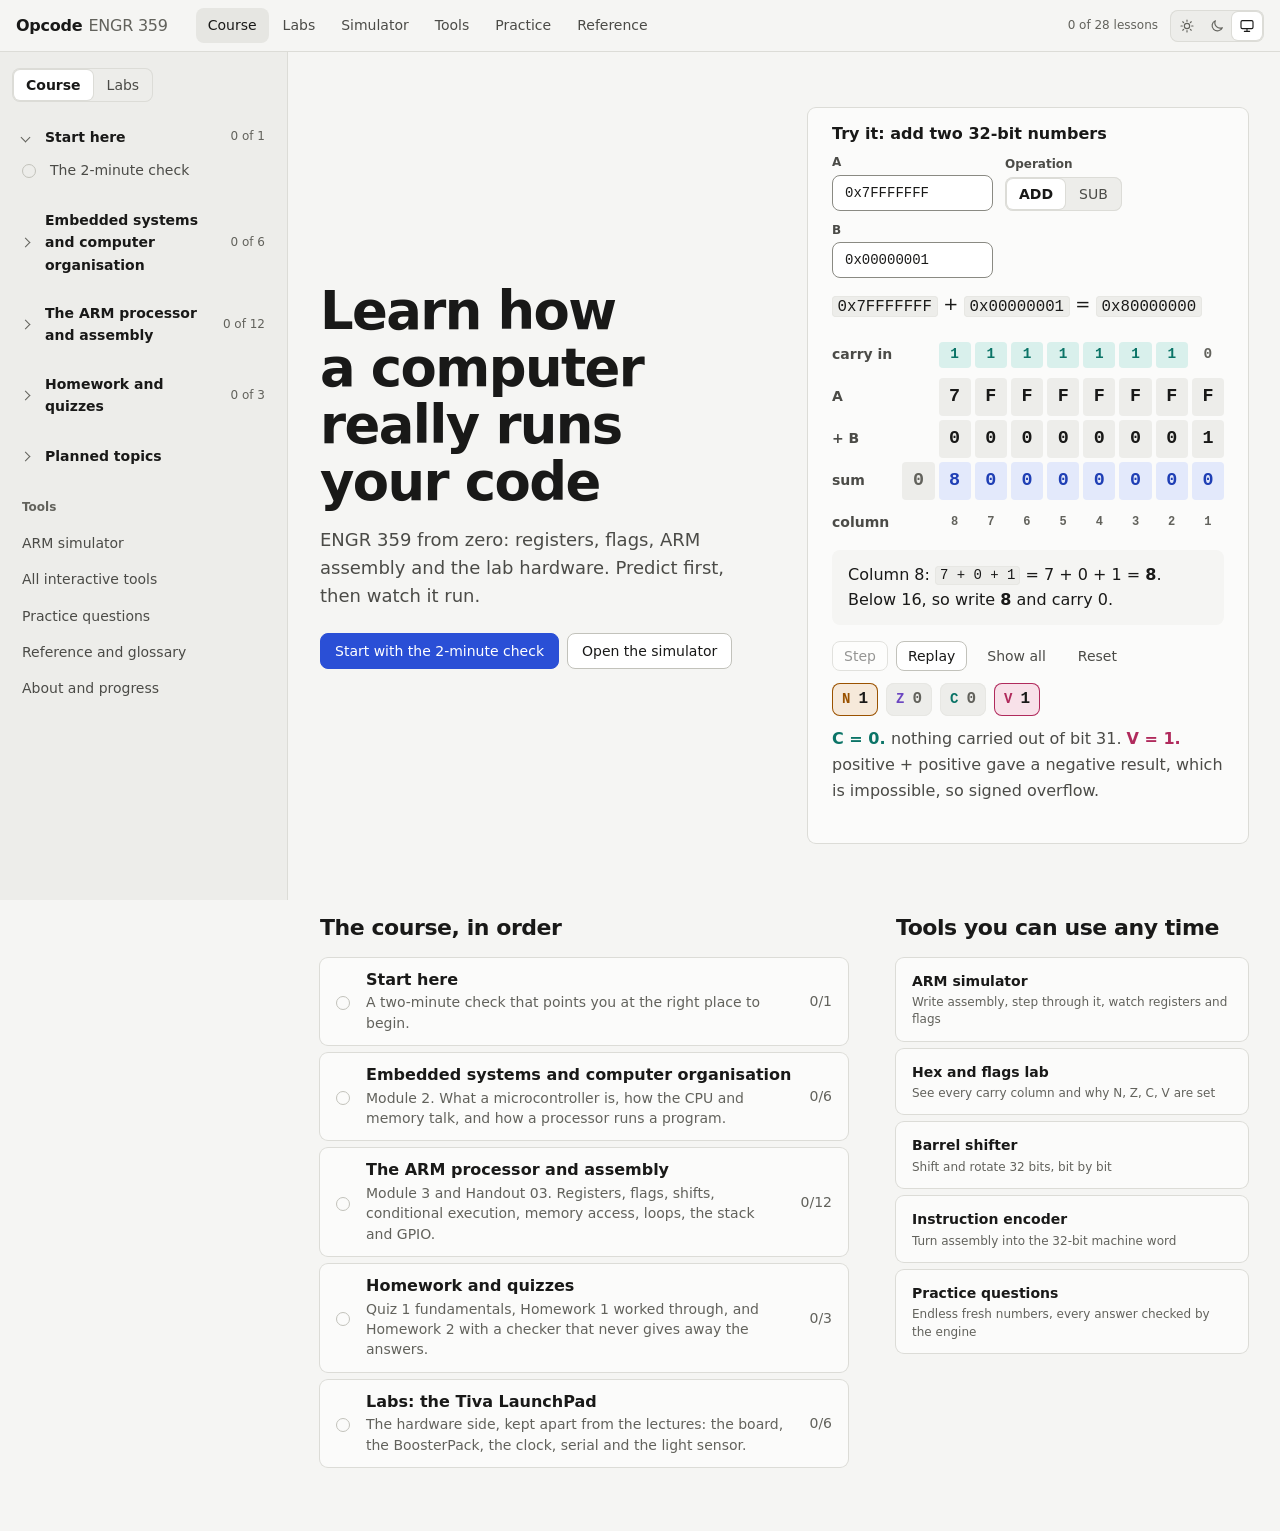
==== commit e090971d: "Add stack, GPIO, Quiz 1 review and Homework 2 checkers; collapsible course map, press feedback, Abou" ====
--- a/index.html
+++ b/index.html
@@ -9,6 +9,7 @@
 <meta name="apple-mobile-web-app-title" content="Opcode">
 <title>Opcode: learn how computers run code</title>
 <meta name="description" content="Opcode is an interactive course in microcomputer engineering: ARM assembly, flags, memory and buses, with a simulator, hands-on tools and practice. Built for engineers, works on a phone.">
+<script>try{var t=localStorage.getItem("e359.theme");if(t==="light"||t==="dark")document.documentElement.setAttribute("data-theme",t)}catch(e){}</script>
 <link rel="manifest" href="manifest.webmanifest">
 <link rel="icon" href="icon.svg" type="image/svg+xml">
 <link rel="stylesheet" href="css/tokens.css">
@@ -29,10 +30,9 @@
     <a href="#/tools" data-top="tools">Tools</a>
     <a href="#/practice" data-top="practice">Practice</a>
     <a href="#/reference" data-top="reference">Reference</a>
-    <a href="#/syllabus" data-top="syllabus">Syllabus</a>
   </nav>
   <div class="topbar-tools">
-    <span class="pill" id="progress-pill" aria-live="polite"></span>
+    <a class="pill" id="progress-pill" href="#/about" title="Your progress and about this site"></a>
     <div class="theme-switch" role="group" aria-label="Colour theme">
       <button type="button" data-theme-set="light" aria-label="Light theme" title="Light"><svg viewBox="0 0 24 24" aria-hidden="true"><circle cx="12" cy="12" r="4"/><path d="M12 3v2M12 19v2M3 12h2M19 12h2M5.6 5.6l1.4 1.4M17 17l1.4 1.4M5.6 18.4L7 17M17 7l1.4-1.4"/></svg></button>
       <button type="button" data-theme-set="dark" aria-label="Dark theme" title="Dark"><svg viewBox="0 0 24 24" aria-hidden="true"><path d="M20 14.5A8 8 0 0 1 9.5 4a8 8 0 1 0 10.5 10.5z"/></svg></button>
@@ -42,7 +42,7 @@
 </header>
 <div class="shell">
   <aside class="sidebar" id="sidebar" aria-label="Course navigation"></aside>
-  <main class="main" id="main" tabindex="-1"></main>
+  <main class="main" id="main" tabindex="-1"><p class="boot muted">Loading</p></main>
 </div>
 <nav class="tabbar" aria-label="Primary">
   <a href="#/" data-top="course"><svg viewBox="0 0 24 24" aria-hidden="true"><path d="M4 5.5A1.5 1.5 0 0 1 5.5 4H20v14H5.5A1.5 1.5 0 0 0 4 19.5z"/><path d="M4 19.5A1.5 1.5 0 0 0 5.5 21H20"/></svg><span>Course</span></a>
@@ -56,6 +56,7 @@
 <!-- engine -->
 <script defer src="js/engine/bits.js"></script>
 <script defer src="js/engine/arm.js"></script>
+<script defer src="js/engine/gpio.js"></script>
 <!-- core -->
 <script defer src="js/core/ui.js"></script>
 <script defer src="js/core/question.js"></script>
@@ -70,6 +71,8 @@
 <script defer src="js/widgets/simulator.js"></script>
 <script defer src="js/widgets/encoder.js"></script>
 <script defer src="js/widgets/calc.js"></script>
+<script defer src="js/widgets/challenge.js"></script>
+<script defer src="js/widgets/gpio.js"></script>
 <script defer src="js/widgets/hardware.js"></script>
 <script defer src="js/widgets/diagrams.js"></script>
 <!-- pages -->
@@ -95,7 +98,11 @@
 <script defer src="content/m3-cond.js"></script>
 <script defer src="content/m3-memaccess.js"></script>
 <script defer src="content/m3-flow.js"></script>
+<script defer src="content/m3-stack.js"></script>
+<script defer src="content/m3-gpio.js"></script>
 <script defer src="content/hw1.js"></script>
+<script defer src="content/hw2.js"></script>
+<script defer src="content/quiz1.js"></script>
 <script defer src="content/lab-board.js"></script>
 <script defer src="content/lab2.js"></script>
 <script>if ("serviceWorker" in navigator && location.protocol.indexOf("http") === 0) addEventListener("load", function () { navigator.serviceWorker.register("sw.js").catch(function () {}); });</script>
--- a/css/tokens.css
+++ b/css/tokens.css
@@ -1,127 +1,127 @@
-/* ENGR 359 Learning Lab: design tokens.
-
-   Principles
-   - Hierarchy comes from tone, type and spacing. Not from shadows, gradients or decoration.
-   - Light and dark are tuned independently, not inverted.
-   - One accent (cobalt) for action, selection and focus. Nothing else is branded.
-   - N, Z, C and V keep fixed hues across the product and are always paired with their letter.
-   - One radius family: --radius for controls and surfaces, --radius-sm for small inline pieces.
-
-   Semantic tokens are the source of truth. The short aliases at the bottom exist so older
-   component rules keep working; new rules should use the semantic names. */
-
-:root {
-  /* surfaces, light: tone separates layers; page < inset < raised */
-  --background: #F5F5F3;
-  --background-subtle: #EDEDEA;
-  --surface: #FBFBFA;
-  --surface-elevated: #FFFFFF;
-  --surface-hover: #E6E6E2;
-
-  /* text */
-  --foreground: #191918;
-  --foreground-secondary: #4B4B47;
-  --foreground-muted: #62625C;
-
-  /* borders */
-  --border: #DCDCD7;
-  --border-subtle: #E7E7E3;
-  --border-strong: #C2C2BB;
-  --border-input: #8A8A83;   /* form-control edges: 3:1 against every surface (WCAG 1.4.11) */
-
-  /* the one accent */
-  --accent: #2A4FD6;
-  --accent-hover: #1F3FB5;
-  --accent-muted: #E3E9FB;
-  --on-accent: #FFFFFF;
-
-  /* semantic state */
-  --success: #1B7A44;  --success-muted: #DEF2E6;
-  --warning: #8F5F00;  --warning-muted: #F5ECD0;
-  --danger:  #B3261E;  --danger-muted:  #FAE3E1;
-
-  /* the four condition flags */
-  --flag-n: #9A5200;  --flag-n-muted: #F6E9DA;
-  --flag-z: #6B46C1;  --flag-z-muted: #EBE5F7;
-  --flag-c: #0B7467;  --flag-c-muted: #D9F0EC;
-  --flag-v: #B02A5C;  --flag-v-muted: #F8E1E9;
-
-  /* code and listings */
-  --code-bg: #EFEFEB;
-  --code-ink: #1F1F1D;
-  --code-mnemonic: #0A5BB5;
-  --code-reg: #9A4A00;
-  --code-imm: #6B46C1;
-  --code-label: #1B7A44;
-  --code-comment: #63635D;
-
-  /* geometry and rhythm (4px base) */
-  --radius: 8px;
-  --radius-sm: 4px;
-  --s1: 4px; --s2: 8px; --s3: 12px; --s4: 16px; --s5: 24px; --s6: 32px; --s7: 48px; --s8: 64px;
-  --shadow-pop: 0 4px 16px rgba(25, 25, 24, .10), 0 0 0 1px var(--border);
-  --ring: 0 0 0 2px var(--background), 0 0 0 4px var(--accent);
-
-  /* type: one family, plus mono for code and numbers */
-  --font: ui-sans-serif, system-ui, -apple-system, 'Segoe UI Variable Text', 'Segoe UI', Roboto, 'Helvetica Neue', Arial, sans-serif;
-  --font-mono: ui-monospace, 'SF Mono', SFMono-Regular, 'Cascadia Mono', Menlo, Consolas, 'Liberation Mono', monospace;
-  --text-xs: 0.75rem;
-  --text-sm: 0.875rem;
-  --text-md: 1rem;
-  --text-lg: 1.125rem;
-  --text-xl: 1.375rem;
-  --text-2xl: 1.75rem;
-  --text-3xl: clamp(1.9rem, 1.2rem + 2.6vw, 2.6rem);
-  --ease: cubic-bezier(.2, 0, 0, 1);
-  --dur: 140ms;
-
-  --header-h: 52px;
-  --sidebar-w: 288px;
-  --measure: 40rem;
-  color-scheme: light;
-}
-
-@media (prefers-color-scheme: dark) {
-  :root:not([data-theme="light"]):not([data-theme="dark"]) {
-    --background: #101113; --background-subtle: #0B0C0E; --surface: #17181B; --surface-elevated: #1D1E22; --surface-hover: #232429;
-    --foreground: #E8E8EA; --foreground-secondary: #B0B1B8; --foreground-muted: #8E8F97;
-    --border: #28292E; --border-subtle: #1F2024; --border-strong: #383941; --border-input: #6C6D76;
-    --accent: #7B9BFF; --accent-hover: #9DB5FF; --accent-muted: #1B2544; --on-accent: #0A1020;
-    --success: #5BCB8A; --success-muted: #13281C; --warning: #E0B04A; --warning-muted: #2A2210; --danger: #F28B82; --danger-muted: #331A19;
-    --flag-n: #E8A55B; --flag-n-muted: #2D2111; --flag-z: #B9A0F2; --flag-z-muted: #251E3B; --flag-c: #5FCDBF; --flag-c-muted: #11302C; --flag-v: #F08FB1; --flag-v-muted: #361723;
-    --code-bg: #0B0C0E; --code-ink: #E6E6E8; --code-mnemonic: #79B8FF; --code-reg: #FFB36B; --code-imm: #C8A8FF; --code-label: #7EDC9D; --code-comment: #7C7D86;
-    --shadow-pop: 0 8px 24px rgba(0, 0, 0, .5), 0 0 0 1px var(--border);
-    color-scheme: dark;
-  }
-}
-
-:root[data-theme="dark"] {
-  --background: #101113; --background-subtle: #0B0C0E; --surface: #17181B; --surface-elevated: #1D1E22; --surface-hover: #232429;
-  --foreground: #E8E8EA; --foreground-secondary: #B0B1B8; --foreground-muted: #8E8F97;
-  --border: #28292E; --border-subtle: #1F2024; --border-strong: #383941; --border-input: #6C6D76;
-  --accent: #7B9BFF; --accent-hover: #9DB5FF; --accent-muted: #1B2544; --on-accent: #0A1020;
-  --success: #5BCB8A; --success-muted: #13281C; --warning: #E0B04A; --warning-muted: #2A2210; --danger: #F28B82; --danger-muted: #331A19;
-  --flag-n: #E8A55B; --flag-n-muted: #2D2111; --flag-z: #B9A0F2; --flag-z-muted: #251E3B; --flag-c: #5FCDBF; --flag-c-muted: #11302C; --flag-v: #F08FB1; --flag-v-muted: #361723;
-  --code-bg: #0B0C0E; --code-ink: #E6E6E8; --code-mnemonic: #79B8FF; --code-reg: #FFB36B; --code-imm: #C8A8FF; --code-label: #7EDC9D; --code-comment: #7C7D86;
-  --shadow-pop: 0 8px 24px rgba(0, 0, 0, .5), 0 0 0 1px var(--border);
-  color-scheme: dark;
-}
-
-/* aliases for older component rules */
-:root, :root[data-theme] {
-  --bg: var(--background);
-  --surface-2: var(--background-subtle);
-  --surface-3: var(--surface-hover);
-  --ink: var(--foreground); --ink-2: var(--foreground-secondary); --ink-3: var(--foreground-muted);
-  --line: var(--border); --line-strong: var(--border-strong);
-  --accent-strong: var(--accent-hover); --accent-soft: var(--accent-muted);
-  --good: var(--success); --good-soft: var(--success-muted);
-  --bad: var(--danger); --bad-soft: var(--danger-muted);
-  --note: var(--warning); --note-soft: var(--warning-muted);
-  --fN: var(--flag-n); --fN-soft: var(--flag-n-muted); --fZ: var(--flag-z); --fZ-soft: var(--flag-z-muted);
-  --fC: var(--flag-c); --fC-soft: var(--flag-c-muted); --fV: var(--flag-v); --fV-soft: var(--flag-v-muted);
-  --r: var(--radius); --r-sm: var(--radius-sm);
-  --font-body: var(--font); --font-display: var(--font);
-  --fs-0: var(--text-sm); --fs-1: var(--text-md); --fs-2: var(--text-lg); --fs-3: var(--text-xl); --fs-4: var(--text-2xl); --fs-5: var(--text-3xl);
-  --shadow: var(--shadow-pop);
-}
+/* Opcode: design tokens.
+
+   Principles
+   - Hierarchy comes from tone, type and spacing. Not from shadows, gradients or decoration.
+   - Light and dark are tuned independently, not inverted.
+   - One accent (cobalt) for action, selection and focus. Nothing else is branded.
+   - N, Z, C and V keep fixed hues across the product and are always paired with their letter.
+   - One radius family: --radius for controls and surfaces, --radius-sm for small inline pieces.
+
+   Semantic tokens are the source of truth. The short aliases at the bottom exist so older
+   component rules keep working; new rules should use the semantic names. */
+
+:root {
+  /* surfaces, light: tone separates layers; page < inset < raised */
+  --background: #F5F5F3;
+  --background-subtle: #EDEDEA;
+  --surface: #FBFBFA;
+  --surface-elevated: #FFFFFF;
+  --surface-hover: #E6E6E2;
+
+  /* text */
+  --foreground: #191918;
+  --foreground-secondary: #4B4B47;
+  --foreground-muted: #62625C;
+
+  /* borders */
+  --border: #DCDCD7;
+  --border-subtle: #E7E7E3;
+  --border-strong: #C2C2BB;
+  --border-input: #8A8A83;   /* form-control edges: 3:1 against every surface (WCAG 1.4.11) */
+
+  /* the one accent */
+  --accent: #2A4FD6;
+  --accent-hover: #1F3FB5;
+  --accent-muted: #E3E9FB;
+  --on-accent: #FFFFFF;
+
+  /* semantic state */
+  --success: #1B7A44;  --success-muted: #DEF2E6;
+  --warning: #8F5F00;  --warning-muted: #F5ECD0;
+  --danger:  #B3261E;  --danger-muted:  #FAE3E1;
+
+  /* the four condition flags */
+  --flag-n: #9A5200;  --flag-n-muted: #F6E9DA;
+  --flag-z: #6B46C1;  --flag-z-muted: #EBE5F7;
+  --flag-c: #0B7467;  --flag-c-muted: #D9F0EC;
+  --flag-v: #B02A5C;  --flag-v-muted: #F8E1E9;
+
+  /* code and listings */
+  --code-bg: #EFEFEB;
+  --code-ink: #1F1F1D;
+  --code-mnemonic: #0A5BB5;
+  --code-reg: #9A4A00;
+  --code-imm: #6B46C1;
+  --code-label: #1B7A44;
+  --code-comment: #63635D;
+
+  /* geometry and rhythm (4px base) */
+  --radius: 8px;
+  --radius-sm: 4px;
+  --s1: 4px; --s2: 8px; --s3: 12px; --s4: 16px; --s5: 24px; --s6: 32px; --s7: 48px; --s8: 64px;
+  --shadow-pop: 0 4px 16px rgba(25, 25, 24, .10), 0 0 0 1px var(--border);
+  --ring: 0 0 0 2px var(--background), 0 0 0 4px var(--accent);
+
+  /* type: one family, plus mono for code and numbers */
+  --font: ui-sans-serif, system-ui, -apple-system, 'Segoe UI Variable Text', 'Segoe UI', Roboto, 'Helvetica Neue', Arial, sans-serif;
+  --font-mono: ui-monospace, 'SF Mono', SFMono-Regular, 'Cascadia Mono', Menlo, Consolas, 'Liberation Mono', monospace;
+  --text-xs: 0.75rem;
+  --text-sm: 0.875rem;
+  --text-md: 1rem;
+  --text-lg: 1.125rem;
+  --text-xl: 1.375rem;
+  --text-2xl: 1.75rem;
+  --text-3xl: clamp(1.9rem, 1.2rem + 2.6vw, 2.6rem);
+  --ease: cubic-bezier(.2, 0, 0, 1);
+  --dur: 140ms;
+
+  --header-h: 52px;
+  --sidebar-w: 288px;
+  --measure: 40rem;
+  color-scheme: light;
+}
+
+@media (prefers-color-scheme: dark) {
+  :root:not([data-theme="light"]):not([data-theme="dark"]) {
+    --background: #101113; --background-subtle: #0B0C0E; --surface: #17181B; --surface-elevated: #1D1E22; --surface-hover: #232429;
+    --foreground: #E8E8EA; --foreground-secondary: #B0B1B8; --foreground-muted: #8E8F97;
+    --border: #28292E; --border-subtle: #1F2024; --border-strong: #383941; --border-input: #6C6D76;
+    --accent: #7B9BFF; --accent-hover: #9DB5FF; --accent-muted: #1B2544; --on-accent: #0A1020;
+    --success: #5BCB8A; --success-muted: #13281C; --warning: #E0B04A; --warning-muted: #2A2210; --danger: #F28B82; --danger-muted: #331A19;
+    --flag-n: #E8A55B; --flag-n-muted: #2D2111; --flag-z: #B9A0F2; --flag-z-muted: #251E3B; --flag-c: #5FCDBF; --flag-c-muted: #11302C; --flag-v: #F08FB1; --flag-v-muted: #361723;
+    --code-bg: #0B0C0E; --code-ink: #E6E6E8; --code-mnemonic: #79B8FF; --code-reg: #FFB36B; --code-imm: #C8A8FF; --code-label: #7EDC9D; --code-comment: #7C7D86;
+    --shadow-pop: 0 8px 24px rgba(0, 0, 0, .5), 0 0 0 1px var(--border);
+    color-scheme: dark;
+  }
+}
+
+:root[data-theme="dark"] {
+  --background: #101113; --background-subtle: #0B0C0E; --surface: #17181B; --surface-elevated: #1D1E22; --surface-hover: #232429;
+  --foreground: #E8E8EA; --foreground-secondary: #B0B1B8; --foreground-muted: #8E8F97;
+  --border: #28292E; --border-subtle: #1F2024; --border-strong: #383941; --border-input: #6C6D76;
+  --accent: #7B9BFF; --accent-hover: #9DB5FF; --accent-muted: #1B2544; --on-accent: #0A1020;
+  --success: #5BCB8A; --success-muted: #13281C; --warning: #E0B04A; --warning-muted: #2A2210; --danger: #F28B82; --danger-muted: #331A19;
+  --flag-n: #E8A55B; --flag-n-muted: #2D2111; --flag-z: #B9A0F2; --flag-z-muted: #251E3B; --flag-c: #5FCDBF; --flag-c-muted: #11302C; --flag-v: #F08FB1; --flag-v-muted: #361723;
+  --code-bg: #0B0C0E; --code-ink: #E6E6E8; --code-mnemonic: #79B8FF; --code-reg: #FFB36B; --code-imm: #C8A8FF; --code-label: #7EDC9D; --code-comment: #7C7D86;
+  --shadow-pop: 0 8px 24px rgba(0, 0, 0, .5), 0 0 0 1px var(--border);
+  color-scheme: dark;
+}
+
+/* aliases for older component rules */
+:root, :root[data-theme] {
+  --bg: var(--background);
+  --surface-2: var(--background-subtle);
+  --surface-3: var(--surface-hover);
+  --ink: var(--foreground); --ink-2: var(--foreground-secondary); --ink-3: var(--foreground-muted);
+  --line: var(--border); --line-strong: var(--border-strong);
+  --accent-strong: var(--accent-hover); --accent-soft: var(--accent-muted);
+  --good: var(--success); --good-soft: var(--success-muted);
+  --bad: var(--danger); --bad-soft: var(--danger-muted);
+  --note: var(--warning); --note-soft: var(--warning-muted);
+  --fN: var(--flag-n); --fN-soft: var(--flag-n-muted); --fZ: var(--flag-z); --fZ-soft: var(--flag-z-muted);
+  --fC: var(--flag-c); --fC-soft: var(--flag-c-muted); --fV: var(--flag-v); --fV-soft: var(--flag-v-muted);
+  --r: var(--radius); --r-sm: var(--radius-sm);
+  --font-body: var(--font); --font-display: var(--font);
+  --fs-0: var(--text-sm); --fs-1: var(--text-md); --fs-2: var(--text-lg); --fs-3: var(--text-xl); --fs-4: var(--text-2xl); --fs-5: var(--text-3xl);
+  --shadow: var(--shadow-pop);
+}
--- a/css/site.css
+++ b/css/site.css
@@ -381,8 +381,31 @@
 
 /* a non-colour cue for the selected segment */
 .seg button[aria-pressed="true"], .seg button[aria-selected="true"] { font-weight: 650; }
-
-/* critique fixes: breathing room under control rows, aligned field labels */
-.field label, .field .lab, .lab { line-height: 1.3; }
-.hexlab-view .btn-row { margin-bottom: var(--s3); }
-.hexlab-view > .flags { margin-top: var(--s2); }
+
+/* critique fixes: breathing room under control rows, aligned field labels */
+.field label, .field .lab, .lab { line-height: 1.3; }
+.hexlab-view .btn-row { margin-bottom: var(--s3); }
+.hexlab-view > .flags { margin-top: var(--s2); }
+
+
+/* ===== interaction polish: respond on press, release with a settle ===== */
+:root { --spring: cubic-bezier(.2, .9, .3, 1.15); }
+.btn, .opt, .path-item, .tool-list a, .icon-btn, .tabbar a, .seg button, .theme-switch button, .swbtn, button.flag {
+  transition: background var(--dur) var(--ease), border-color var(--dur) var(--ease), color var(--dur) var(--ease), box-shadow var(--dur) var(--ease), transform 220ms var(--spring);
+}
+.btn:active, .opt:active, .path-item:active, .tool-list a:active, .icon-btn:active, .tabbar a:active, .seg button:active, .swbtn:active, button.flag:active { transform: scale(.97); transition-duration: 60ms; }
+@media (prefers-reduced-motion: reduce) { .btn:active, .opt:active, .path-item:active, .tool-list a:active, .icon-btn:active, .tabbar a:active, .seg button:active, .swbtn:active, button.flag:active { transform: none; } }
+@media (prefers-contrast: more) { :root { --border: var(--border-strong); } .btn, .opt, .card, .path-item, .tool-list a { box-shadow: 0 0 0 1px var(--foreground-muted); } }
+
+/* collapsible course map */
+details.unit > summary { list-style: none; cursor: pointer; border-radius: var(--radius); min-height: 36px; align-items: center; }
+details.unit > summary::-webkit-details-marker { display: none; }
+details.unit > summary::before { content: ""; width: 7px; height: 7px; flex: none; margin-right: 8px; border-right: 1.6px solid var(--foreground-muted); border-bottom: 1.6px solid var(--foreground-muted); transform: rotate(-45deg); transition: transform 180ms var(--ease); }
+details.unit[open] > summary::before { transform: rotate(45deg); }
+details.unit > summary:hover { background: var(--background-muted, var(--border-subtle)); }
+details.unit > summary > span { flex: 1; }
+.pill { text-decoration: none; }
+.pill:hover { color: var(--foreground); }
+.boot { padding: var(--s6) 0; }
+.bit-idx { font-size: 11px; }
+@media (max-width: 520px) { html { font-size: 106.25%; } }
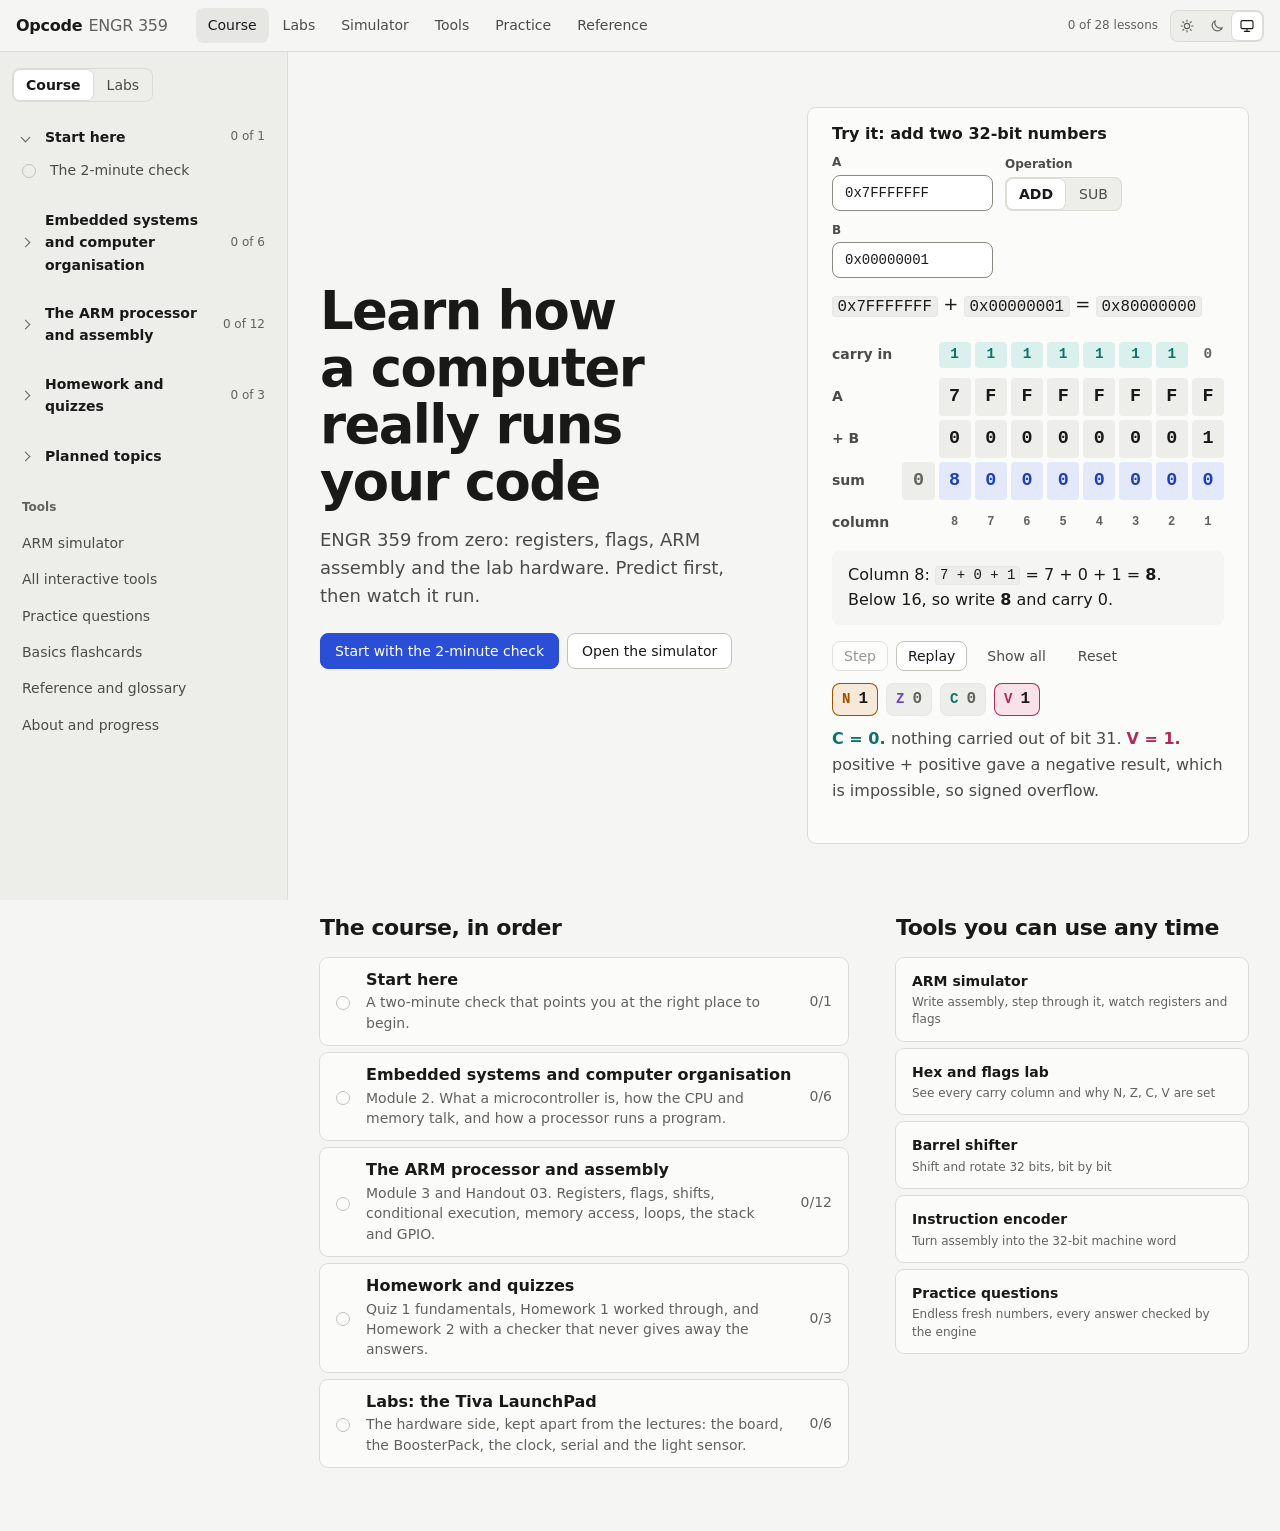
==== commit 994bb1c5: "Add Basics flashcard deck, Quiz 1 convention notes, Part 4 and 5 slide errors, nested-call preset" ====
--- a/index.html
+++ b/index.html
@@ -77,6 +77,7 @@
 <script defer src="js/widgets/diagrams.js"></script>
 <!-- pages -->
 <script defer src="js/pages/practice.js"></script>
+<script defer src="js/pages/basics.js"></script>
 <script defer src="js/pages/reference.js"></script>
 <script defer src="js/pages/about.js"></script>
 <!-- content: the manifest decides the order; each lesson file registers itself -->
